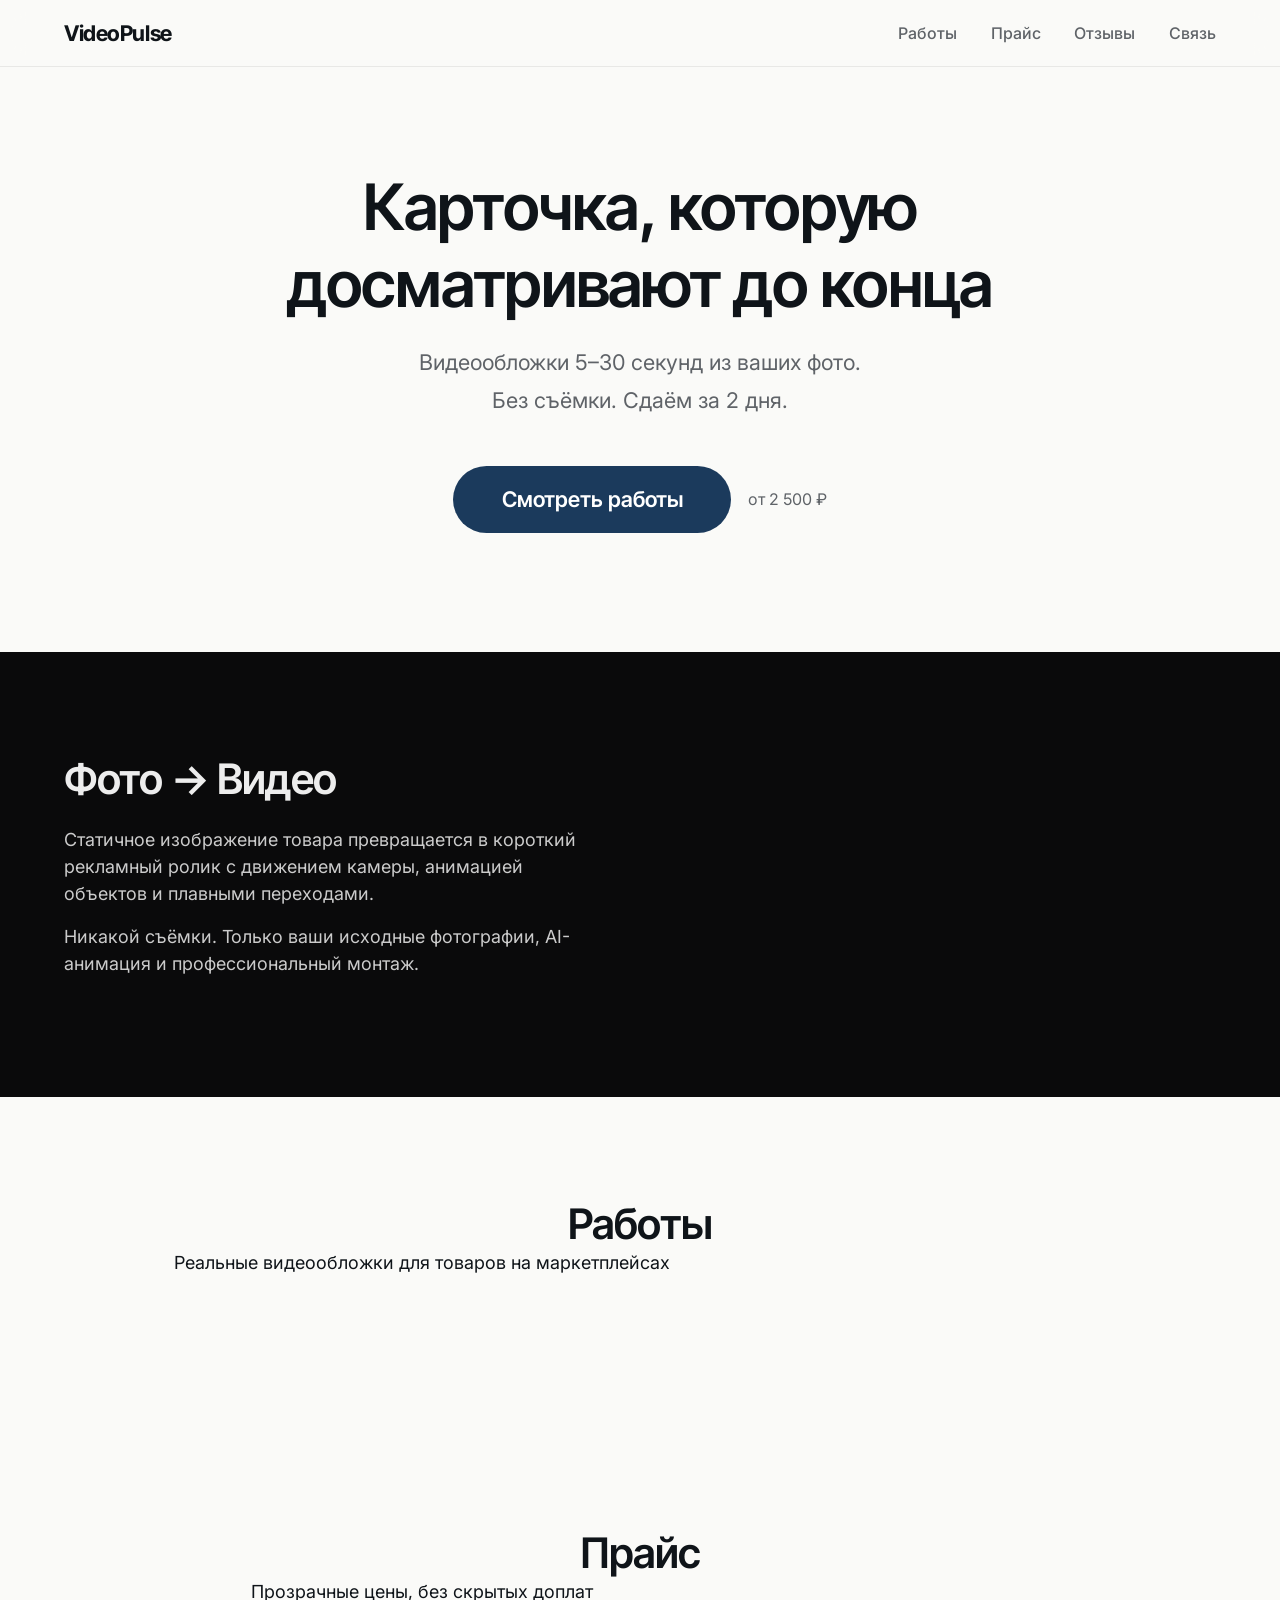
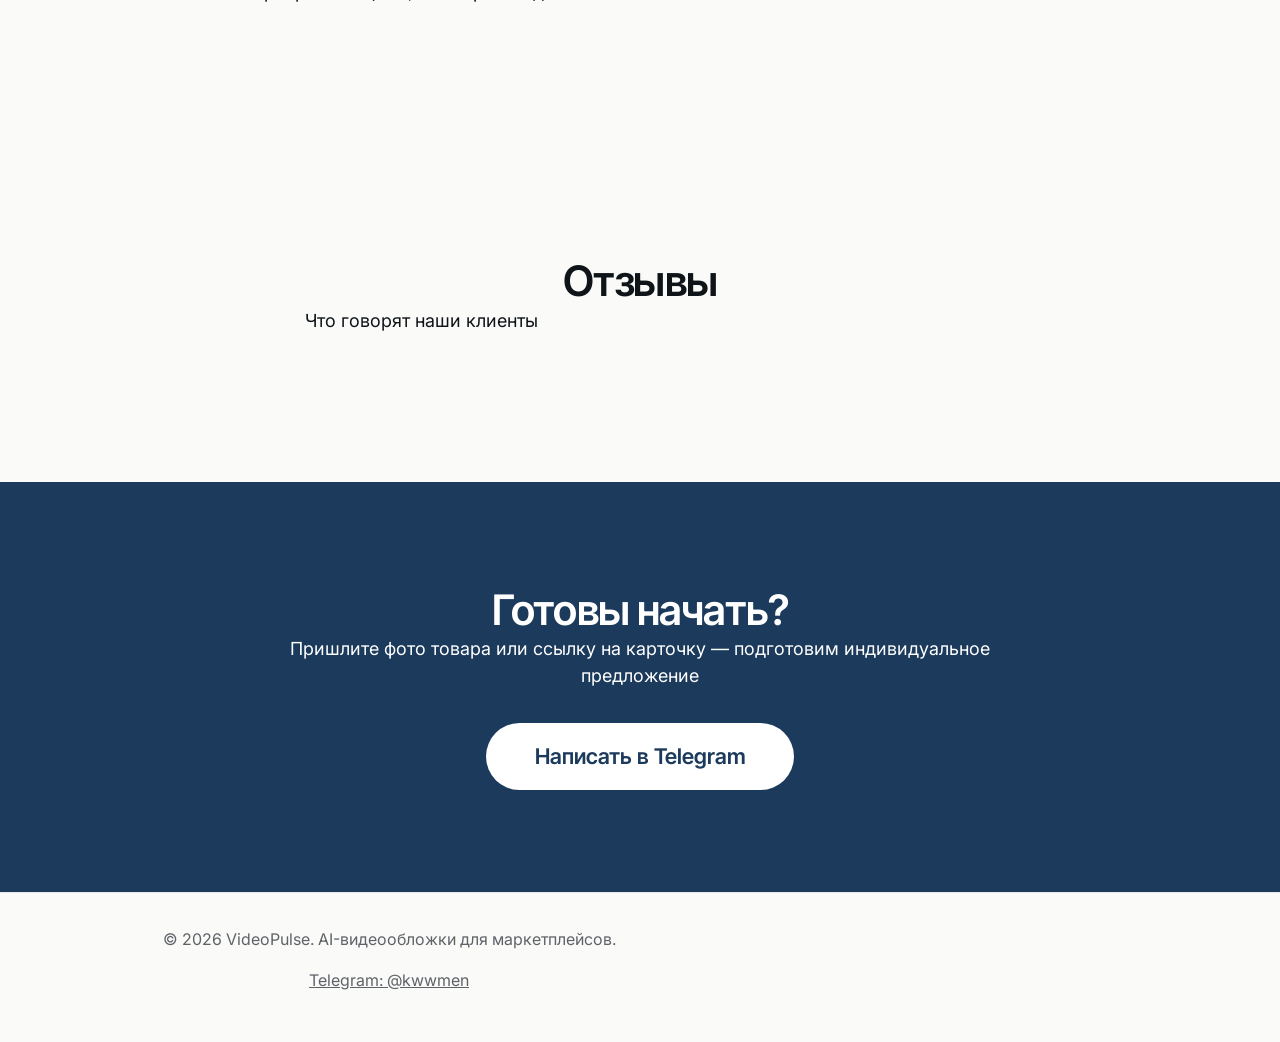
==== index.html @ fd3df9d2 "Add files via upload" ====
<!DOCTYPE html>
<html lang="ru">
<head>
  <meta charset="UTF-8">
  <meta name="viewport" content="width=device-width, initial-scale=1.0">
  <meta name="description" content="AI-видеообложки для товаров на Wildberries и Ozon. Превращаем фото в короткий рекламный ролик за 2 дня.">
  <title>VideoPulse — AI-видеообложки для Wildberries и Ozon</title>
  
  <!-- Preconnect для ускорения загрузки шрифтов -->
  <link rel="preconnect" href="https://fonts.googleapis.com">
  <link rel="preconnect" href="https://fonts.gstatic.com" crossorigin>
  
  <!-- Шрифты Inter и Inter Tight -->
  <link href="https://fonts.googleapis.com/css2?family=Inter+Tight:wght@600;700&family=Inter:wght@400;500;600&display=swap" rel="stylesheet">
  
  <!-- Стили -->
  <link rel="stylesheet" href="assets/css/base.css">
  <link rel="stylesheet" href="assets/css/components.css">
  <link rel="stylesheet" href="assets/css/sections.css">
</head>
<body>

  <!-- ==================== Navigation ==================== -->
  <nav class="nav">
    <div class="container nav__inner">
      <a href="#" class="nav__logo">VideoPulse</a>
      <ul class="nav__links">
        <li><a href="#works">Работы</a></li>
        <li><a href="#pricing">Прайс</a></li>
        <li><a href="#testimonials">Отзывы</a></li>
        <li><a href="#contact">Связь</a></li>
      </ul>
    </div>
  </nav>

  <!-- ==================== Hero ==================== -->
  <section class="hero section">
    <div class="container">
      <h1 class="hero__title reveal">Карточка, которую досматривают до конца</h1>
      <p class="hero__subtitle reveal" data-delay="1">
        Видеообложки 5–30 секунд из ваших фото.<br>Без съёмки. Сдаём за 2 дня.
      </p>
      <div class="hero__cta reveal" data-delay="2">
        <a href="#works" class="btn btn-primary btn-lg">Смотреть работы</a>
        <span class="hero__price">от 2 500 ₽</span>
      </div>
    </div>
  </section>

  <!-- ==================== Transform (сигнатурная анимация) ==================== -->
  <section class="transform section">
    <div class="container transform__inner">
      <div class="transform__text">
        <h2>Фото → Видео</h2>
        <p>Статичное изображение товара превращается в короткий рекламный ролик с движением камеры, анимацией объектов и плавными переходами.</p>
        <p>Никакой съёмки. Только ваши исходные фотографии, AI-анимация и профессиональный монтаж.</p>
      </div>
      <div class="transform__demo">
        <img 
          class="transform__photo" 
          src="assets/img/posters/work-1.webp" 
          alt="Исходное фото"
        />
        <video 
          class="transform__video" 
          src="assets/video/work-1.mp4"
          loop
          muted
          playsinline
          preload="none"
        ></video>
        <div class="transform__label">фото → видео</div>
      </div>
    </div>
  </section>

  <!-- ==================== Works ==================== -->
  <section id="works" class="works section">
    <div class="container">
      <header class="works__header">
        <h2 class="reveal">Работы</h2>
        <p class="reveal" data-delay="1">Реальные видеообложки для товаров на маркетплейсах</p>
      </header>
      <div class="works__grid">
        <!-- Рендерится из JS -->
      </div>
    </div>
  </section>

  <!-- ==================== Pricing ==================== -->
  <section id="pricing" class="pricing section">
    <div class="container">
      <header class="pricing__header">
        <h2 class="reveal">Прайс</h2>
        <p class="reveal" data-delay="1">Прозрачные цены, без скрытых доплат</p>
      </header>
      <div class="pricing__grid">
        <!-- Рендерится из JS -->
      </div>
    </div>
  </section>

  <!-- ==================== Testimonials ==================== -->
  <section id="testimonials" class="testimonials section">
    <div class="container">
      <header class="testimonials__header">
        <h2 class="reveal">Отзывы</h2>
        <p class="reveal" data-delay="1">Что говорят наши клиенты</p>
      </header>
      <div class="testimonials__grid">
        <!-- Рендерится из JS -->
      </div>
    </div>
  </section>

  <!-- ==================== Contact/CTA ==================== -->
  <section id="contact" class="contact section">
    <div class="container">
      <h2 class="reveal">Готовы начать?</h2>
      <p class="reveal" data-delay="1">Пришлите фото товара или ссылку на карточку — подготовим индивидуальное предложение</p>
      <div class="reveal" data-delay="2" style="margin-top: var(--space-5);">
        <button class="btn btn-primary btn-lg">Написать в Telegram</button>
      </div>
    </div>
  </section>

  <!-- ==================== Footer ==================== -->
  <footer class="footer">
    <div class="container">
      <p>© 2026 VideoPulse. AI-видеообложки для маркетплейсов.</p>
      <p><a href="https://t.me/kwwmen" target="_blank" rel="noopener">Telegram: @kwwmen</a></p>
    </div>
  </footer>

  <!-- ==================== Modal (для раскрытия видео) ==================== -->
  <div class="modal">
    <div class="modal__overlay"></div>
    <div class="modal__content">
      <button class="modal__close" aria-label="Закрыть">
        <svg viewBox="0 0 24 24" fill="currentColor">
          <path d="M19 6.41L17.59 5 12 10.59 6.41 5 5 6.41 10.59 12 5 17.59 6.41 19 12 13.41 17.59 19 19 17.59 13.41 12z"/>
        </svg>
      </button>
      <video class="modal__video" controls></video>
    </div>
  </div>

  <!-- ==================== Scripts ==================== -->
  <script src="assets/js/app.js"></script>

</body>
</html>
---- assets/css/base.css ----
/* ==========================================================================
   Base & Reset — VideoPulse
   ========================================================================== */

@import url('tokens.css');

*, *::before, *::after {
  box-sizing: border-box;
  margin: 0;
  padding: 0;
}

html {
  font-size: 16px;
  -webkit-font-smoothing: antialiased;
  -moz-osx-font-smoothing: grayscale;
  text-rendering: optimizeLegibility;
  scroll-behavior: smooth;
}

@media (prefers-reduced-motion: reduce) {
  html { scroll-behavior: auto; }
}

body {
  font-family: var(--font-body);
  font-size: var(--text-base);
  line-height: var(--leading-normal);
  color: var(--c-text);
  background: var(--c-bg);
  overflow-x: hidden;
}

h1, h2, h3, h4, h5, h6 {
  font-family: var(--font-display);
  font-weight: 600;
  line-height: var(--leading-tight);
  letter-spacing: var(--tracking-tight);
  color: var(--c-text);
}

h1 { font-size: var(--text-3xl); }
h2 { font-size: var(--text-2xl); }
h3 { font-size: var(--text-xl); }
h4 { font-size: var(--text-lg); }

p { 
  margin-block-end: var(--space-3); 
  max-width: 65ch;
}

a {
  color: var(--c-accent);
  text-decoration: none;
  transition: color var(--dur-fast) var(--ease-out);
}
a:hover { color: var(--c-accent-hover); }
a:focus-visible { 
  outline: 2px solid var(--c-accent); 
  outline-offset: 2px; 
  border-radius: 2px;
}

img, video, picture {
  display: block;
  max-width: 100%;
  height: auto;
}

button {
  font: inherit;
  cursor: pointer;
  border: none;
  background: transparent;
  color: inherit;
}

input, textarea, select {
  font: inherit;
  color: inherit;
}

/* Utility classes */
.visually-hidden {
  position: absolute;
  width: 1px;
  height: 1px;
  padding: 0;
  margin: -1px;
  overflow: hidden;
  clip: rect(0, 0, 0, 0);
  white-space: nowrap;
  border: 0;
}

.container {
  width: min(var(--container), 100% - var(--space-4) * 2);
  margin-inline: auto;
}

.section {
  padding-block: var(--space-7);
}

@media (min-width: 48em) {
  .section { padding-block: var(--space-8); }
}

/* Animations — только transform и opacity */
@keyframes fadeInUp {
  from {
    opacity: 0;
    transform: translateY(1rem);
  }
  to {
    opacity: 1;
    transform: translateY(0);
  }
}

@keyframes fadeIn {
  from { opacity: 0; }
  to { opacity: 1; }
}

.reveal {
  opacity: 0;
  animation: fadeInUp var(--dur-reveal) var(--ease-out) forwards;
}

.reveal[data-delay="1"] { animation-delay: 50ms; }
.reveal[data-delay="2"] { animation-delay: 100ms; }
.reveal[data-delay="3"] { animation-delay: 150ms; }
.reveal[data-delay="4"] { animation-delay: 200ms; }
.reveal[data-delay="5"] { animation-delay: 250ms; }
.reveal[data-delay="6"] { animation-delay: 300ms; }
---- assets/css/components.css ----
/* ==========================================================================
   Components — VideoPulse
   ========================================================================== */

/* ——— Button ——— */
.btn {
  display: inline-flex;
  align-items: center;
  justify-content: center;
  gap: var(--space-2);
  padding: var(--space-3) var(--space-5);
  font-family: var(--font-display);
  font-size: var(--text-base);
  font-weight: 600;
  line-height: 1;
  white-space: nowrap;
  border-radius: var(--radius-full);
  transition: all var(--dur-base) var(--ease-out);
  cursor: pointer;
  border: 2px solid transparent;
}

.btn-primary {
  background: var(--c-accent);
  color: white;
}
.btn-primary:hover {
  background: var(--c-accent-hover);
  transform: translateY(-2px);
  box-shadow: var(--shadow-lg);
}

.btn-outline {
  border-color: var(--c-accent);
  color: var(--c-accent);
}
.btn-outline:hover {
  background: var(--c-accent);
  color: white;
}

.btn-lg {
  padding: var(--space-4) var(--space-6);
  font-size: var(--text-lg);
}

/* ——— Card ——— */
.card {
  background: var(--c-surface);
  border: 1px solid var(--c-border);
  border-radius: var(--radius-lg);
  padding: var(--space-5);
  transition: all var(--dur-base) var(--ease-out);
}

.card:hover {
  transform: translateY(-4px);
  box-shadow: var(--shadow-lg);
}

/* ——— Work Card (видео) ——— */
.work-card {
  position: relative;
  background: var(--c-surface);
  border-radius: var(--radius-lg);
  overflow: hidden;
  cursor: pointer;
  aspect-ratio: 9 / 16;
  transition: all var(--dur-base) var(--ease-out);
}

.work-card:hover {
  transform: translateY(-4px);
  box-shadow: var(--shadow-xl);
}

.work-card__media {
  position: relative;
  width: 100%;
  height: 100%;
  overflow: hidden;
  background: #000;
}

.work-card__poster {
  position: absolute;
  inset: 0;
  width: 100%;
  height: 100%;
  object-fit: cover;
  z-index: 2;
}

.work-card__video {
  position: absolute;
  inset: 0;
  width: 100%;
  height: 100%;
  object-fit: cover;
  opacity: 0;
  transition: opacity 200ms ease-out;
}

.work-card__video.is-loaded {
  opacity: 1;
}

.work-card__play {
  position: absolute;
  top: 50%;
  left: 50%;
  transform: translate(-50%, -50%);
  width: 3.5rem;
  height: 3.5rem;
  display: flex;
  align-items: center;
  justify-content: center;
  background: rgba(255, 255, 255, 0.9);
  border-radius: var(--radius-full);
  backdrop-filter: blur(8px);
  z-index: 10;
  transition: all var(--dur-base) var(--ease-out);
  pointer-events: none;
}

.work-card:hover .work-card__play {
  transform: translate(-50%, -50%) scale(1.1);
  background: rgba(255, 255, 255, 1);
}

.work-card__play svg {
  width: 1.5rem;
  height: 1.5rem;
  fill: var(--c-accent);
  margin-left: 2px;
}

.work-card__info {
  position: absolute;
  bottom: 0;
  left: 0;
  right: 0;
  padding: var(--space-4);
  background: linear-gradient(to top, rgba(0,0,0,0.8), transparent);
  color: white;
  z-index: 3;
}

.work-card__title {
  font-size: var(--text-base);
  font-weight: 600;
  margin-bottom: var(--space-1);
}

.work-card__meta {
  font-size: var(--text-sm);
  opacity: 0.85;
  display: flex;
  gap: var(--space-2);
  align-items: center;
}

.work-card__badge {
  display: inline-flex;
  align-items: center;
  gap: 0.25rem;
  font-size: var(--text-xs);
  padding: 0.25rem 0.5rem;
  background: rgba(255, 255, 255, 0.2);
  border-radius: var(--radius-sm);
  backdrop-filter: blur(4px);
}

/* ——— Price Card ——— */
.price-card {
  position: relative;
  background: var(--c-surface);
  border: 2px solid var(--c-border);
  border-radius: var(--radius-xl);
  padding: var(--space-6);
  transition: all var(--dur-base) var(--ease-out);
}

.price-card.is-featured {
  border-color: var(--c-accent);
  box-shadow: var(--shadow-lg);
}

.price-card.is-featured::before {
  content: "Популярный";
  position: absolute;
  top: var(--space-3);
  right: var(--space-3);
  font-size: var(--text-xs);
  font-weight: 600;
  color: white;
  background: var(--c-accent);
  padding: 0.375rem 0.75rem;
  border-radius: var(--radius-full);
}

.price-card__title {
  font-size: var(--text-xl);
  margin-bottom: var(--space-2);
}

.price-card__description {
  font-size: var(--text-sm);
  color: var(--c-text-muted);
  margin-bottom: var(--space-4);
}

.price-card__price {
  font-size: var(--text-2xl);
  font-weight: 700;
  font-family: var(--font-display);
  color: var(--c-accent);
  margin-bottom: var(--space-4);
  font-variant-numeric: tabular-nums;
}

.price-card__features {
  list-style: none;
  margin-bottom: var(--space-5);
}

.price-card__features li {
  padding: var(--space-2) 0;
  padding-left: var(--space-4);
  position: relative;
  font-size: var(--text-sm);
  line-height: var(--leading-relaxed);
}

.price-card__features li::before {
  content: "✓";
  position: absolute;
  left: 0;
  color: var(--c-accent);
  font-weight: 700;
}

.price-card__note {
  font-size: var(--text-xs);
  color: var(--c-text-muted);
  text-align: center;
  margin-top: var(--space-3);
}

/* ——— Testimonial ——— */
.testimonial {
  background: var(--c-surface);
  border-left: 4px solid var(--c-accent);
  padding: var(--space-5);
  border-radius: var(--radius-md);
}

.testimonial__quote {
  font-size: var(--text-lg);
  line-height: var(--leading-relaxed);
  margin-bottom: var(--space-4);
  font-style: italic;
  color: var(--c-text);
}

.testimonial__author {
  font-weight: 600;
  font-size: var(--text-base);
}

.testimonial__role {
  font-size: var(--text-sm);
  color: var(--c-text-muted);
}

.testimonial__badge {
  display: inline-block;
  font-size: var(--text-xs);
  color: var(--c-text-muted);
  background: var(--c-bg);
  padding: 0.25rem 0.5rem;
  border-radius: var(--radius-sm);
  margin-top: var(--space-2);
}

/* ——— Modal (для раскрытия видео) ——— */
.modal {
  position: fixed;
  inset: 0;
  z-index: var(--z-modal);
  display: none;
  align-items: center;
  justify-content: center;
  padding: var(--space-4);
}

.modal.is-active {
  display: flex;
}

.modal__overlay {
  position: absolute;
  inset: 0;
  background: rgba(0, 0, 0, 0.92);
  backdrop-filter: blur(8px);
  animation: fadeIn var(--dur-base) var(--ease-out);
}

.modal__content {
  position: relative;
  z-index: 1;
  max-width: 90vw;
  max-height: 90vh;
  background: #000;
  border-radius: var(--radius-lg);
  overflow: hidden;
  animation: fadeInUp var(--dur-base) var(--ease-out);
}

.modal__video {
  display: block;
  width: 100%;
  height: auto;
  max-height: 90vh;
}

.modal__close {
  position: absolute;
  top: var(--space-3);
  right: var(--space-3);
  width: 2.5rem;
  height: 2.5rem;
  display: flex;
  align-items: center;
  justify-content: center;
  background: rgba(255, 255, 255, 0.9);
  border-radius: var(--radius-full);
  z-index: 2;
  transition: all var(--dur-fast) var(--ease-out);
}

.modal__close:hover {
  background: white;
  transform: scale(1.1);
}

.modal__close svg {
  width: 1.25rem;
  height: 1.25rem;
}
---- assets/css/sections.css ----
/* ==========================================================================
   Section Layouts — VideoPulse
   ========================================================================== */

/* ——— Navigation ——— */
.nav {
  position: sticky;
  top: 0;
  z-index: var(--z-nav);
  background: rgba(250, 250, 248, 0.8);
  backdrop-filter: blur(12px);
  border-bottom: 1px solid var(--c-border);
}

.nav__inner {
  display: flex;
  align-items: center;
  justify-content: space-between;
  padding-block: var(--space-3);
}

.nav__logo {
  font-family: var(--font-display);
  font-size: var(--text-lg);
  font-weight: 700;
  color: var(--c-text);
  letter-spacing: var(--tracking-tight);
}

.nav__links {
  display: flex;
  gap: var(--space-5);
  list-style: none;
}

.nav__links a {
  font-size: var(--text-sm);
  font-weight: 500;
  color: var(--c-text-muted);
  transition: color var(--dur-fast) var(--ease-out);
}

.nav__links a:hover {
  color: var(--c-text);
}

@media (max-width: 48em) {
  .nav__links {
    gap: var(--space-3);
  }
  .nav__links a {
    font-size: var(--text-xs);
  }
}

/* ——— Hero (светлый экран) ——— */
.hero {
  padding-block: var(--space-8);
  text-align: center;
}

.hero__title {
  margin-bottom: var(--space-4);
  max-width: 20ch;
  margin-inline: auto;
}

.hero__subtitle {
  font-size: var(--text-lg);
  color: var(--c-text-muted);
  line-height: var(--leading-relaxed);
  margin-bottom: var(--space-6);
  max-width: 48ch;
  margin-inline: auto;
}

.hero__cta {
  display: flex;
  flex-wrap: wrap;
  gap: var(--space-3);
  align-items: center;
  justify-content: center;
  margin-bottom: var(--space-3);
}

.hero__price {
  font-size: var(--text-sm);
  color: var(--c-text-muted);
}

/* ——— Transform Section (тёмный экран с сигнатурной анимацией) ——— */
.transform {
  background: var(--c-dark-bg);
  color: var(--c-dark-text);
  padding-block: var(--space-8);
  position: relative;
  overflow: hidden;
}

.transform__inner {
  display: grid;
  gap: var(--space-6);
  align-items: center;
}

@media (min-width: 48em) {
  .transform__inner {
    grid-template-columns: 1fr 1fr;
    gap: var(--space-7);
  }
}

.transform__text h2 {
  color: var(--c-dark-text);
  margin-bottom: var(--space-4);
}

.transform__text p {
  color: rgba(237, 237, 237, 0.85);
  margin-bottom: var(--space-3);
}

.transform__demo {
  position: relative;
  aspect-ratio: 9 / 16;
  max-width: 24rem;
  margin-inline: auto;
  border-radius: var(--radius-lg);
  overflow: hidden;
  background: #000;
}

/* Сам эффект «фото → видео» реализуется в JS через clip-path */
.transform__photo,
.transform__video {
  position: absolute;
  inset: 0;
  width: 100%;
  height: 100%;
  object-fit: cover;
}

.transform__video {
  clip-path: inset(0 100% 0 0);
}

.transform__label {
  position: absolute;
  bottom: var(--space-4);
  left: 50%;
  transform: translateX(-50%);
  font-size: var(--text-sm);
  font-weight: 600;
  background: rgba(255, 255, 255, 0.9);
  color: var(--c-text);
  padding: var(--space-2) var(--space-4);
  border-radius: var(--radius-full);
  backdrop-filter: blur(4px);
  z-index: 10;
}

/* ——— Works Grid ——— */
.works {
  padding-block: var(--space-8);
}

.works__header {
  text-align: center;
  margin-bottom: var(--space-6);
}

.works__grid {
  display: grid;
  grid-template-columns: repeat(auto-fill, minmax(min(16rem, 100%), 1fr));
  gap: var(--space-4);
}

@media (min-width: 48em) {
  .works__grid {
    grid-template-columns: repeat(3, 1fr);
  }
}

/* ——— Pricing Grid ——— */
.pricing {
  padding-block: var(--space-8);
  background: var(--c-bg);
}

.pricing__header {
  text-align: center;
  margin-bottom: var(--space-6);
}

.pricing__grid {
  display: grid;
  gap: var(--space-5);
}

@media (min-width: 48em) {
  .pricing__grid {
    grid-template-columns: repeat(2, 1fr);
  }
}

@media (min-width: 64em) {
  .pricing__grid {
    grid-template-columns: repeat(4, 1fr);
  }
}

/* ——— Testimonials ——— */
.testimonials {
  padding-block: var(--space-8);
}

.testimonials__header {
  text-align: center;
  margin-bottom: var(--space-6);
}

.testimonials__grid {
  display: grid;
  gap: var(--space-5);
}

@media (min-width: 48em) {
  .testimonials__grid {
    grid-template-columns: repeat(2, 1fr);
  }
}

@media (min-width: 64em) {
  .testimonials__grid {
    grid-template-columns: repeat(3, 1fr);
  }
}

/* ——— Contact/CTA ——— */
.contact {
  padding-block: var(--space-8);
  text-align: center;
  background: var(--c-accent);
  color: white;
}

.contact h2,
.contact p {
  color: white;
}

.contact p {
  margin-inline: auto;
  opacity: 0.9;
}

.contact .btn-primary {
  background: white;
  color: var(--c-accent);
}

.contact .btn-primary:hover {
  background: rgba(255, 255, 255, 0.9);
  transform: translateY(-2px);
}

/* ——— Footer ——— */
.footer {
  padding-block: var(--space-5);
  text-align: center;
  font-size: var(--text-sm);
  color: var(--c-text-muted);
  border-top: 1px solid var(--c-border);
}

.footer a {
  color: var(--c-text-muted);
  text-decoration: underline;
}
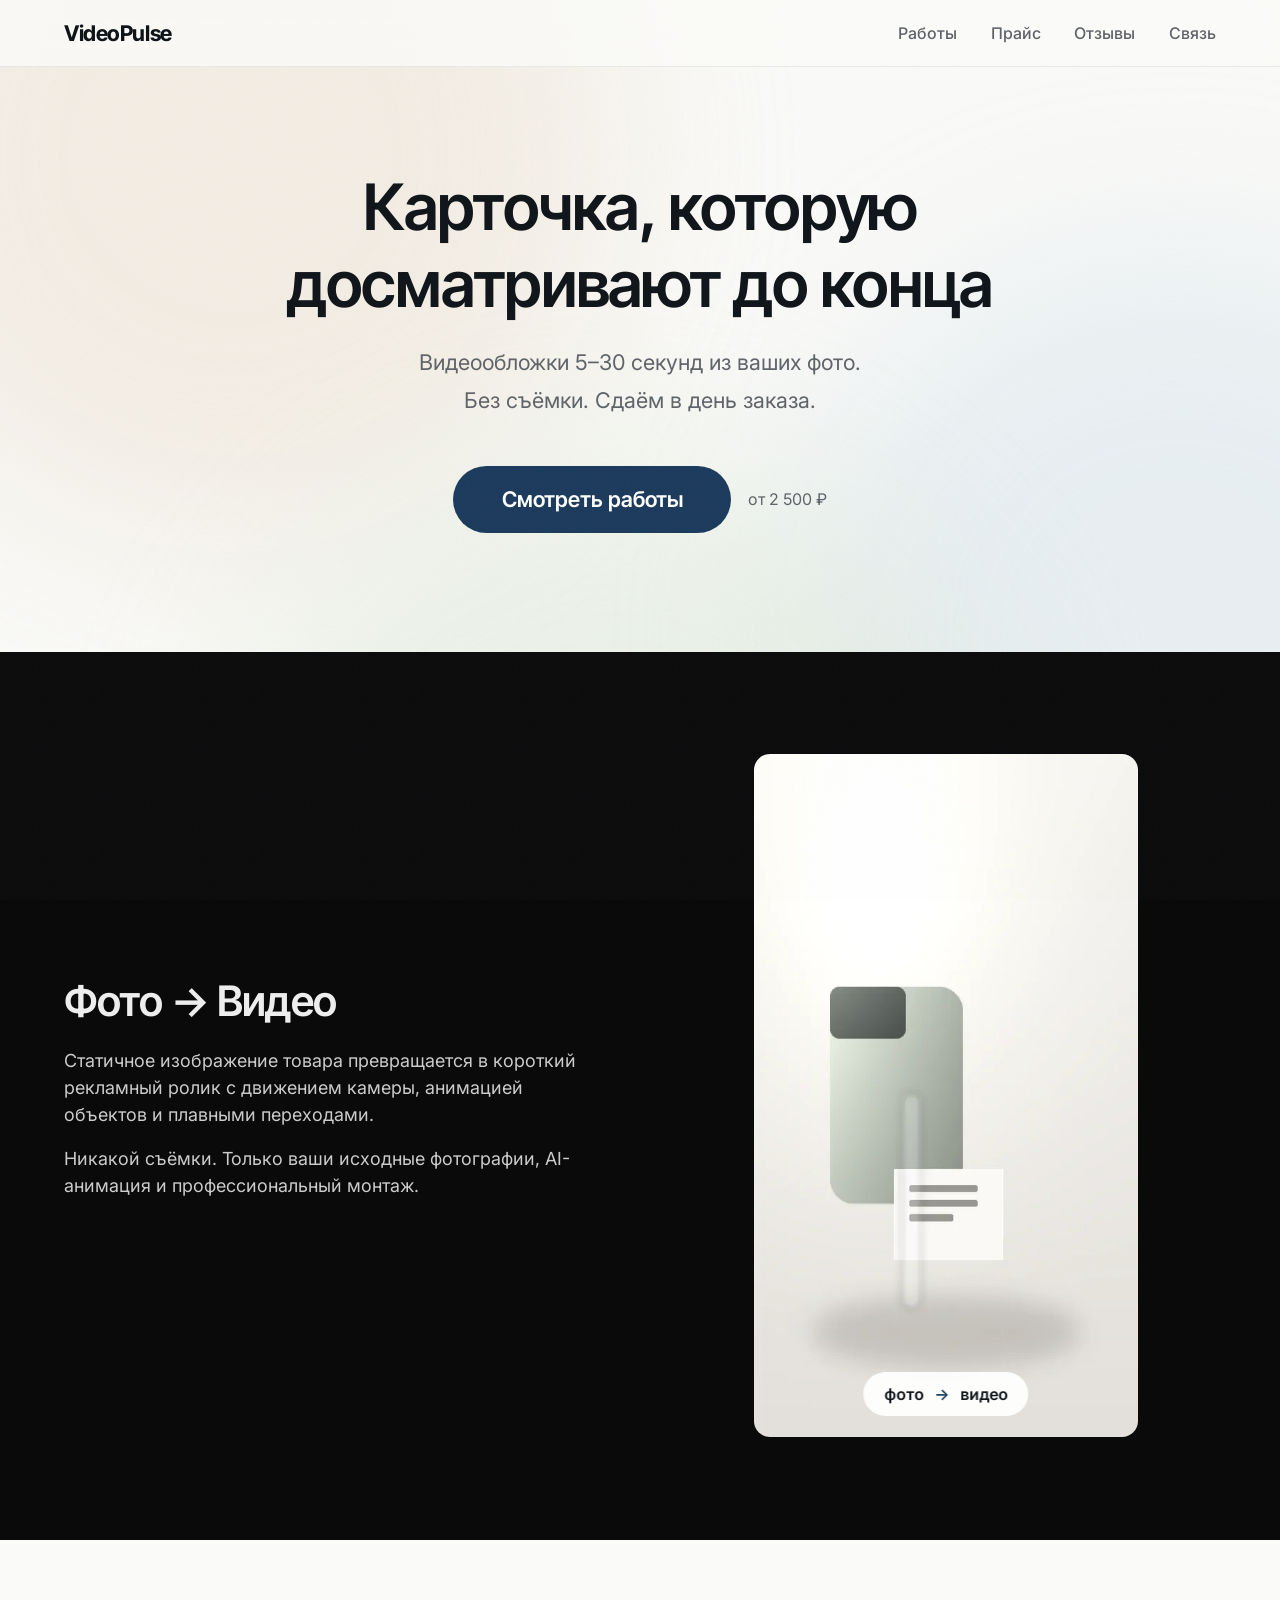
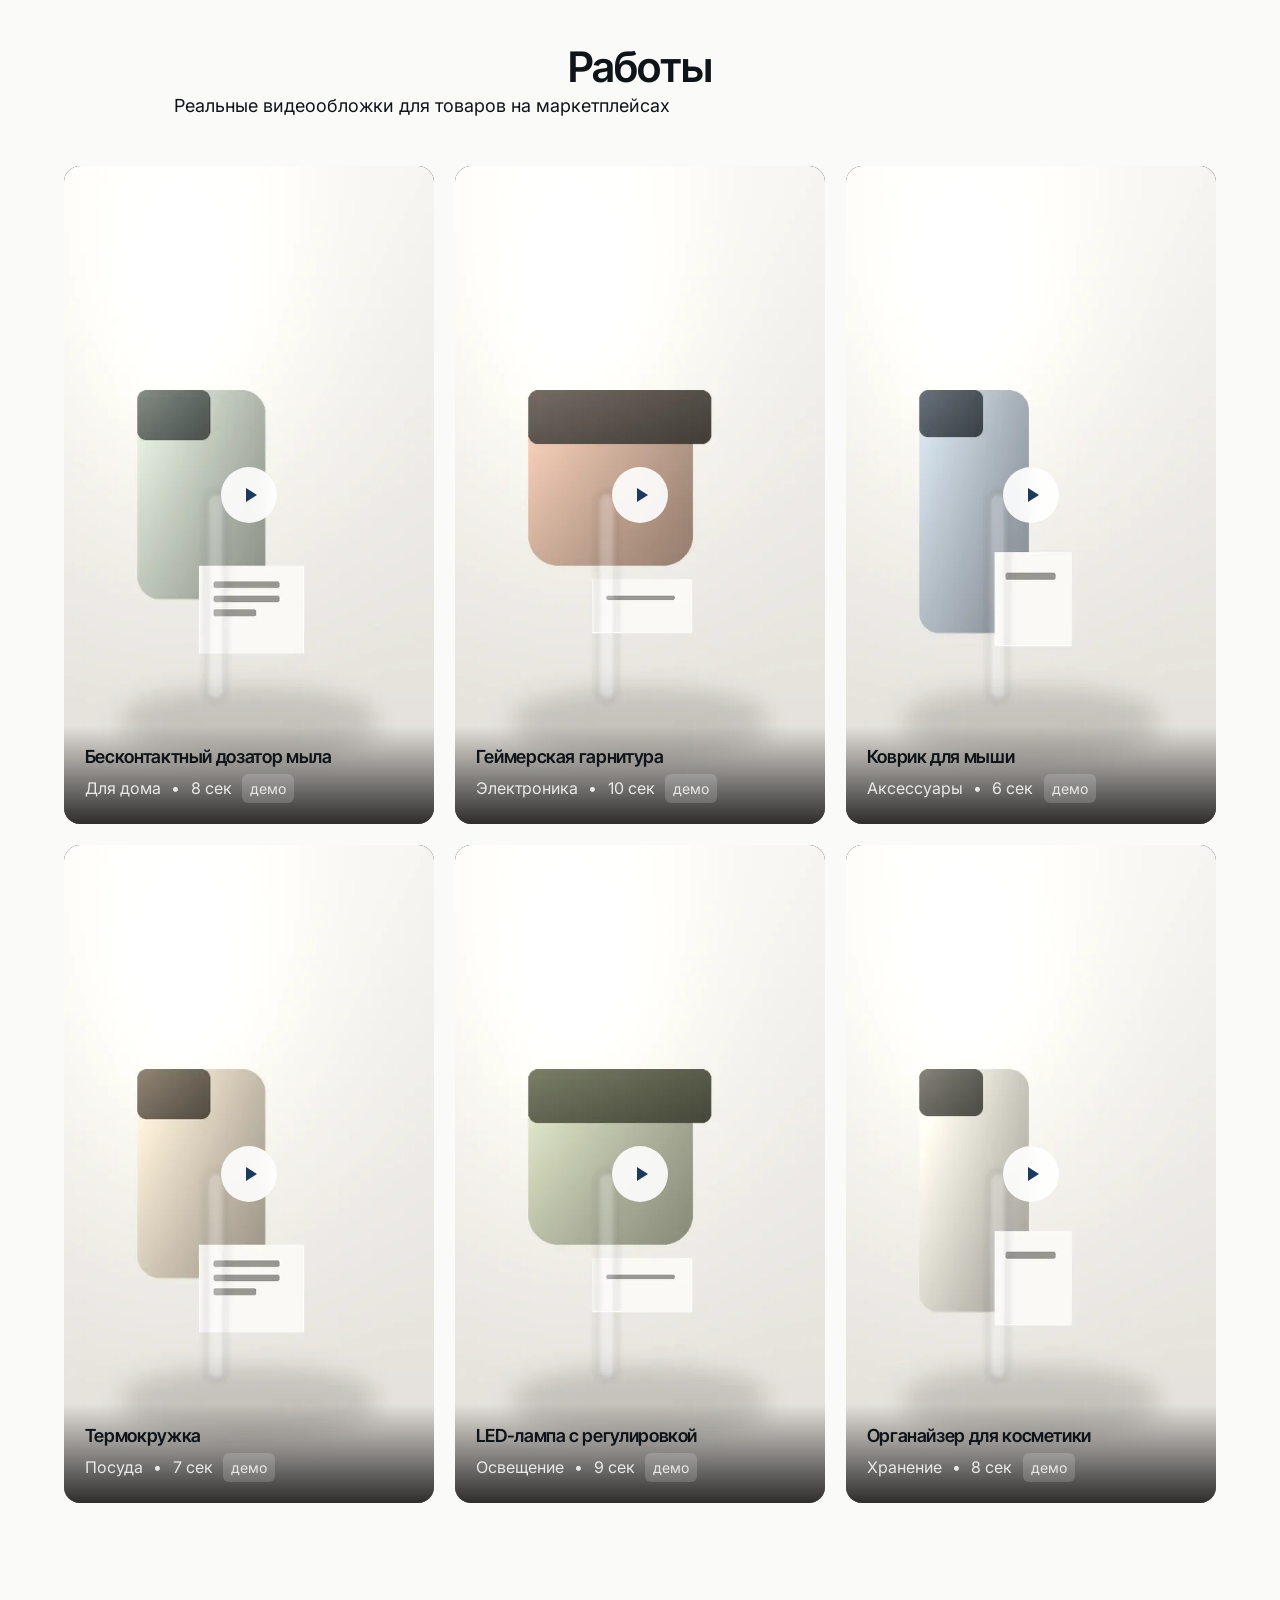
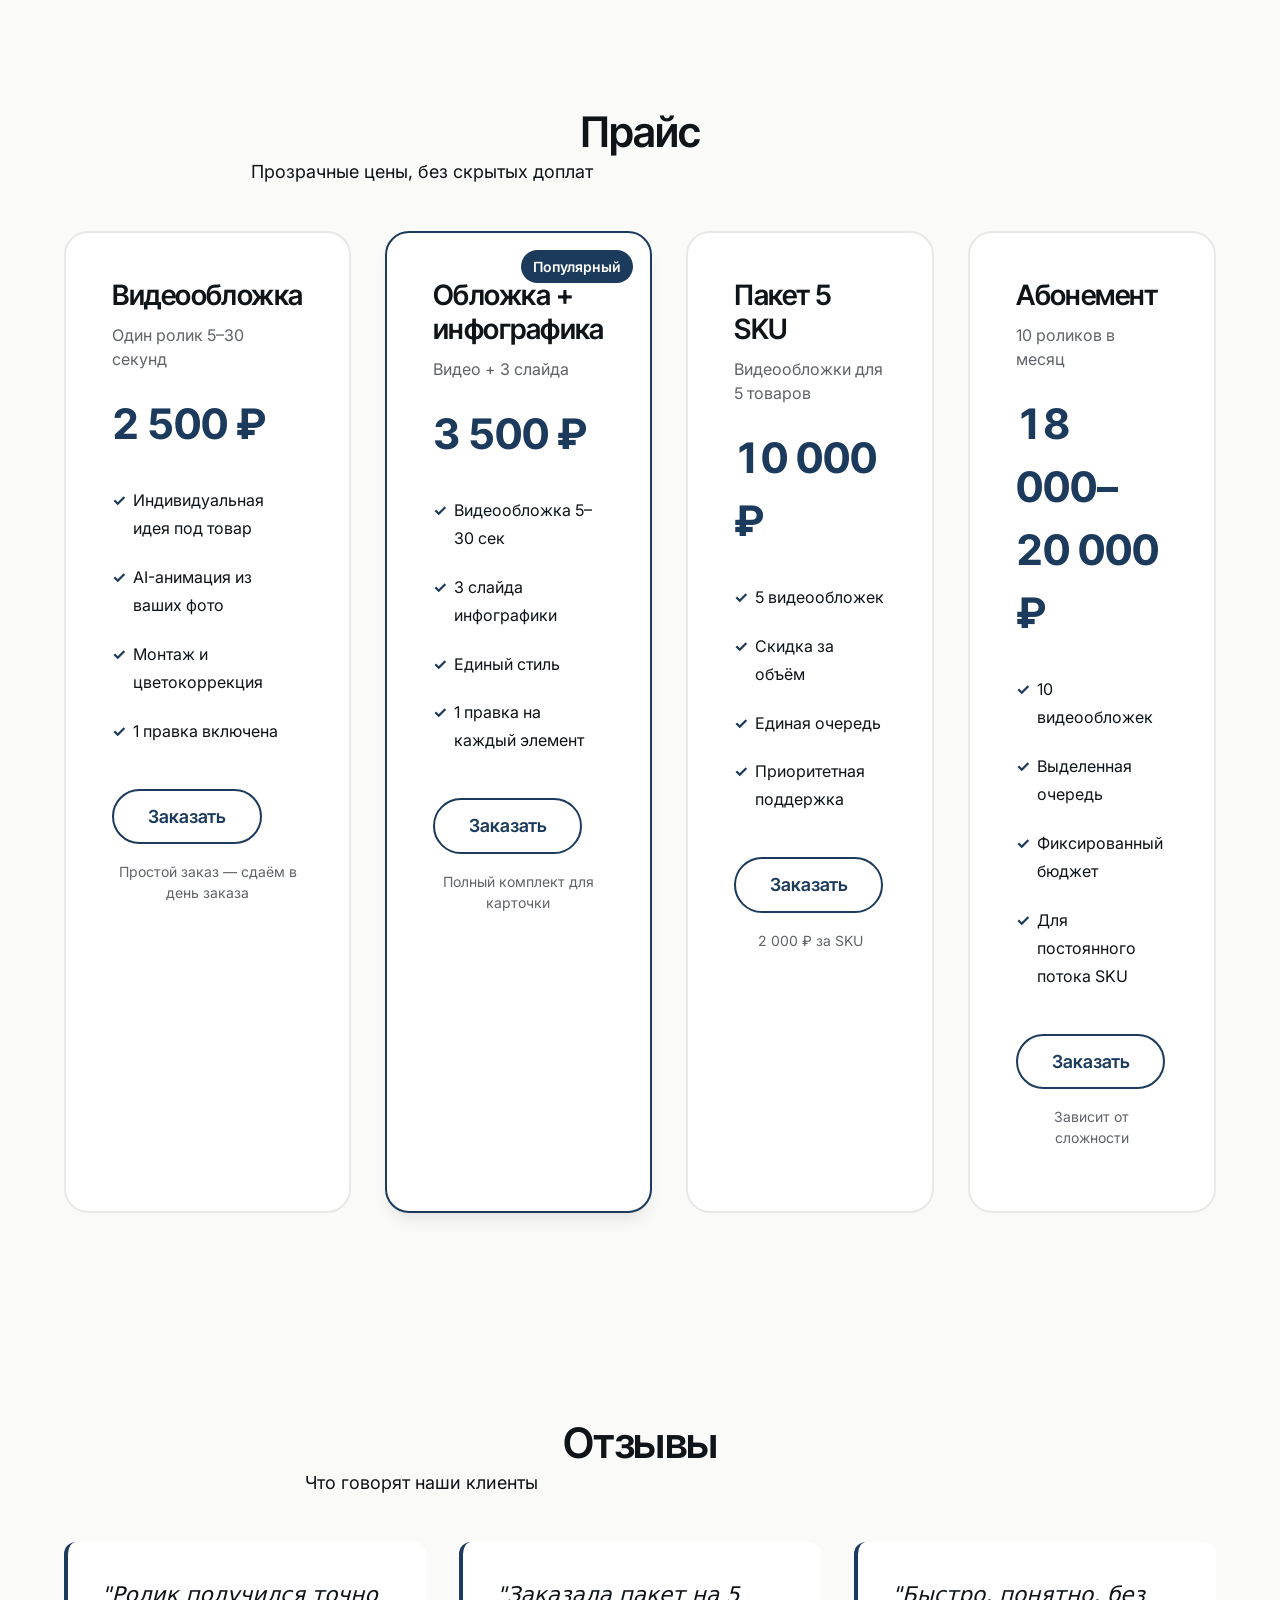
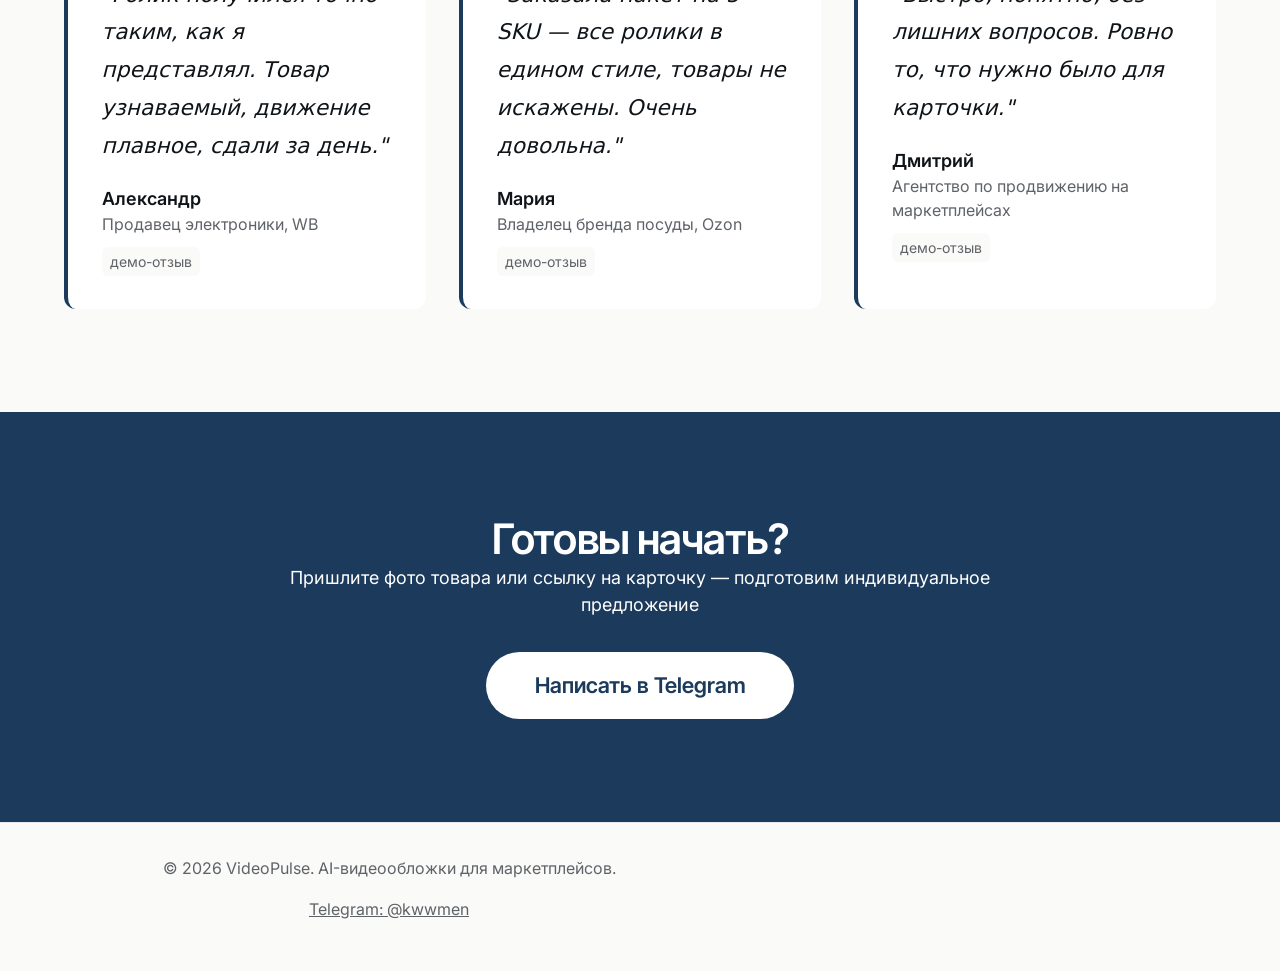
==== commit 516544f1: "Add files via upload" ====
--- a/index.html
+++ b/index.html
@@ -3,7 +3,7 @@
 <head>
   <meta charset="UTF-8">
   <meta name="viewport" content="width=device-width, initial-scale=1.0">
-  <meta name="description" content="AI-видеообложки для товаров на Wildberries и Ozon. Превращаем фото в короткий рекламный ролик за 2 дня.">
+  <meta name="description" content="AI-видеообложки для товаров на Wildberries и Ozon. Превращаем фото в короткий рекламный ролик. Сдаём в день заказа.">
   <title>VideoPulse — AI-видеообложки для Wildberries и Ozon</title>
   
   <!-- Preconnect для ускорения загрузки шрифтов -->
@@ -19,6 +19,13 @@
   <link rel="stylesheet" href="assets/css/sections.css">
 </head>
 <body>
+
+  <!-- ==================== Живой фон ==================== -->
+  <div class="bg-scene" aria-hidden="true">
+    <span class="bg-scene__blob bg-scene__blob--1"></span>
+    <span class="bg-scene__blob bg-scene__blob--2"></span>
+    <span class="bg-scene__blob bg-scene__blob--3"></span>
+  </div>
 
   <!-- ==================== Navigation ==================== -->
   <nav class="nav">
@@ -38,7 +45,7 @@
     <div class="container">
       <h1 class="hero__title reveal">Карточка, которую досматривают до конца</h1>
       <p class="hero__subtitle reveal" data-delay="1">
-        Видеообложки 5–30 секунд из ваших фото.<br>Без съёмки. Сдаём за 2 дня.
+        Видеообложки 5–30 секунд из ваших фото.<br>Без съёмки. Сдаём в день заказа.
       </p>
       <div class="hero__cta reveal" data-delay="2">
         <a href="#works" class="btn btn-primary btn-lg">Смотреть работы</a>
@@ -56,20 +63,27 @@
         <p>Никакой съёмки. Только ваши исходные фотографии, AI-анимация и профессиональный монтаж.</p>
       </div>
       <div class="transform__demo">
-        <img 
-          class="transform__photo" 
-          src="assets/img/posters/work-1.webp" 
-          alt="Исходное фото"
+        <img
+          class="transform__photo"
+          src="assets/img/posters/work-1.webp"
+          alt="Исходное фото товара"
+          width="540"
+          height="960"
         />
-        <video 
-          class="transform__video" 
+        <video
+          class="transform__video"
           src="assets/video/work-1.mp4"
           loop
           muted
           playsinline
           preload="none"
         ></video>
-        <div class="transform__label">фото → видео</div>
+        <span class="transform__scan" aria-hidden="true"></span>
+        <div class="transform__label">
+          <span>фото</span>
+          <span class="transform__label-arrow" aria-hidden="true">→</span>
+          <span>видео</span>
+        </div>
       </div>
     </div>
   </section>
--- a/assets/css/base.css
+++ b/assets/css/base.css
@@ -134,3 +134,68 @@
 .reveal[data-delay="4"] { animation-delay: 200ms; }
 .reveal[data-delay="5"] { animation-delay: 250ms; }
 .reveal[data-delay="6"] { animation-delay: 300ms; }
+
+/* ——— Живой фон: медленные цветные пятна + зерно ——— */
+body > nav,
+body > section,
+body > footer {
+  position: relative;
+  z-index: 1;
+}
+
+.bg-scene {
+  position: fixed;
+  inset: 0;
+  z-index: 0;
+  overflow: hidden;
+  pointer-events: none;
+}
+
+.bg-scene__blob {
+  position: absolute;
+  width: 60vmax;
+  height: 60vmax;
+  border-radius: 50%;
+  filter: blur(90px);
+  opacity: 0.42;
+  will-change: transform;
+  animation: blobDrift 48s ease-in-out infinite alternate;
+}
+
+.bg-scene__blob--1 {
+  top: -18vmax;
+  left: -12vmax;
+  background: #E9DCC8;
+}
+
+.bg-scene__blob--2 {
+  top: 28vh;
+  right: -22vmax;
+  background: #CFE0EA;
+  animation-duration: 62s;
+  animation-delay: -18s;
+}
+
+.bg-scene__blob--3 {
+  bottom: -26vmax;
+  left: 18vw;
+  background: #D8E6D2;
+  animation-duration: 54s;
+  animation-delay: -32s;
+}
+
+@keyframes blobDrift {
+  0%   { transform: translate(0, 0) scale(1); }
+  50%  { transform: translate(6vw, 4vh) scale(1.06); }
+  100% { transform: translate(-4vw, 8vh) scale(0.96); }
+}
+
+body::after {
+  content: "";
+  position: fixed;
+  inset: 0;
+  z-index: 2;
+  pointer-events: none;
+  opacity: 0.035;
+  background-image: url("data:image/svg+xml;utf8,<svg xmlns='http://www.w3.org/2000/svg' width='160' height='160'><filter id='n'><feTurbulence type='fractalNoise' baseFrequency='0.9' numOctaves='2' stitchTiles='stitch'/></filter><rect width='100%' height='100%' filter='url(%23n)'/></svg>");
+}
--- a/assets/css/sections.css
+++ b/assets/css/sections.css
@@ -88,7 +88,7 @@
   color: var(--c-text-muted);
 }
 
-/* ——— Transform Section (тёмный экран с сигнатурной анимацией) ——— */
+/* ——— Transform Section (тёмный экран: фото → видео, цикл 7 сек) ——— */
 .transform {
   background: var(--c-dark-bg);
   color: var(--c-dark-text);
@@ -122,15 +122,15 @@
 
 .transform__demo {
   position: relative;
+  width: min(100%, 24rem);
   aspect-ratio: 9 / 16;
-  max-width: 24rem;
   margin-inline: auto;
   border-radius: var(--radius-lg);
   overflow: hidden;
   background: #000;
-}
-
-/* Сам эффект «фото → видео» реализуется в JS через clip-path */
+  isolation: isolate;
+}
+
 .transform__photo,
 .transform__video {
   position: absolute;
@@ -140,8 +140,50 @@
   object-fit: cover;
 }
 
+.transform__photo {
+  z-index: 1;
+}
+
 .transform__video {
+  z-index: 2;
   clip-path: inset(0 100% 0 0);
+  animation: transformWipe 7s var(--ease-in-out) infinite;
+}
+
+.transform__scan {
+  position: absolute;
+  top: 0;
+  bottom: 0;
+  left: 0;
+  width: 100%;
+  z-index: 3;
+  pointer-events: none;
+  background: linear-gradient(
+    to right,
+    rgba(255, 255, 255, 0.95) 0,
+    rgba(255, 255, 255, 0.95) 2px,
+    rgba(255, 255, 255, 0) 2px
+  );
+  filter: drop-shadow(0 0 6px rgba(255, 255, 255, 0.8));
+  transform: translateX(-2px);
+  animation: transformScan 7s var(--ease-in-out) infinite;
+}
+
+@keyframes transformWipe {
+  0%   { clip-path: inset(0 100% 0 0); opacity: 1; }
+  8%   { clip-path: inset(0 100% 0 0); opacity: 1; }
+  38%  { clip-path: inset(0 0 0 0);    opacity: 1; }
+  80%  { clip-path: inset(0 0 0 0);    opacity: 1; }
+  88%  { clip-path: inset(0 0 0 0);    opacity: 0; }
+  100% { clip-path: inset(0 0 0 0);    opacity: 0; }
+}
+
+@keyframes transformScan {
+  0%   { transform: translateX(0);     opacity: 0; }
+  8%   { transform: translateX(0);     opacity: 1; }
+  36%  { transform: translateX(100%);  opacity: 1; }
+  38%  { transform: translateX(100%);  opacity: 0; }
+  100% { transform: translateX(100%);  opacity: 0; }
 }
 
 .transform__label {
@@ -149,14 +191,22 @@
   bottom: var(--space-4);
   left: 50%;
   transform: translateX(-50%);
+  display: flex;
+  align-items: center;
+  gap: var(--space-2);
   font-size: var(--text-sm);
   font-weight: 600;
-  background: rgba(255, 255, 255, 0.9);
+  background: rgba(255, 255, 255, 0.92);
   color: var(--c-text);
   padding: var(--space-2) var(--space-4);
   border-radius: var(--radius-full);
   backdrop-filter: blur(4px);
+  white-space: nowrap;
   z-index: 10;
+}
+
+.transform__label-arrow {
+  color: var(--c-accent);
 }
 
 /* ——— Works Grid ——— */
@@ -184,8 +234,8 @@
 /* ——— Pricing Grid ——— */
 .pricing {
   padding-block: var(--space-8);
-  background: var(--c-bg);
-}
+}
+
 
 .pricing__header {
   text-align: center;
@@ -277,3 +327,18 @@
   color: var(--c-text-muted);
   text-decoration: underline;
 }
+
+/* ——— Уменьшенное движение: показываем видео сразу, без сканера и дрейфа ——— */
+@media (prefers-reduced-motion: reduce) {
+  .bg-scene__blob {
+    animation: none;
+  }
+  .transform__video {
+    animation: none;
+    clip-path: inset(0 0 0 0);
+    opacity: 1;
+  }
+  .transform__scan {
+    display: none;
+  }
+}
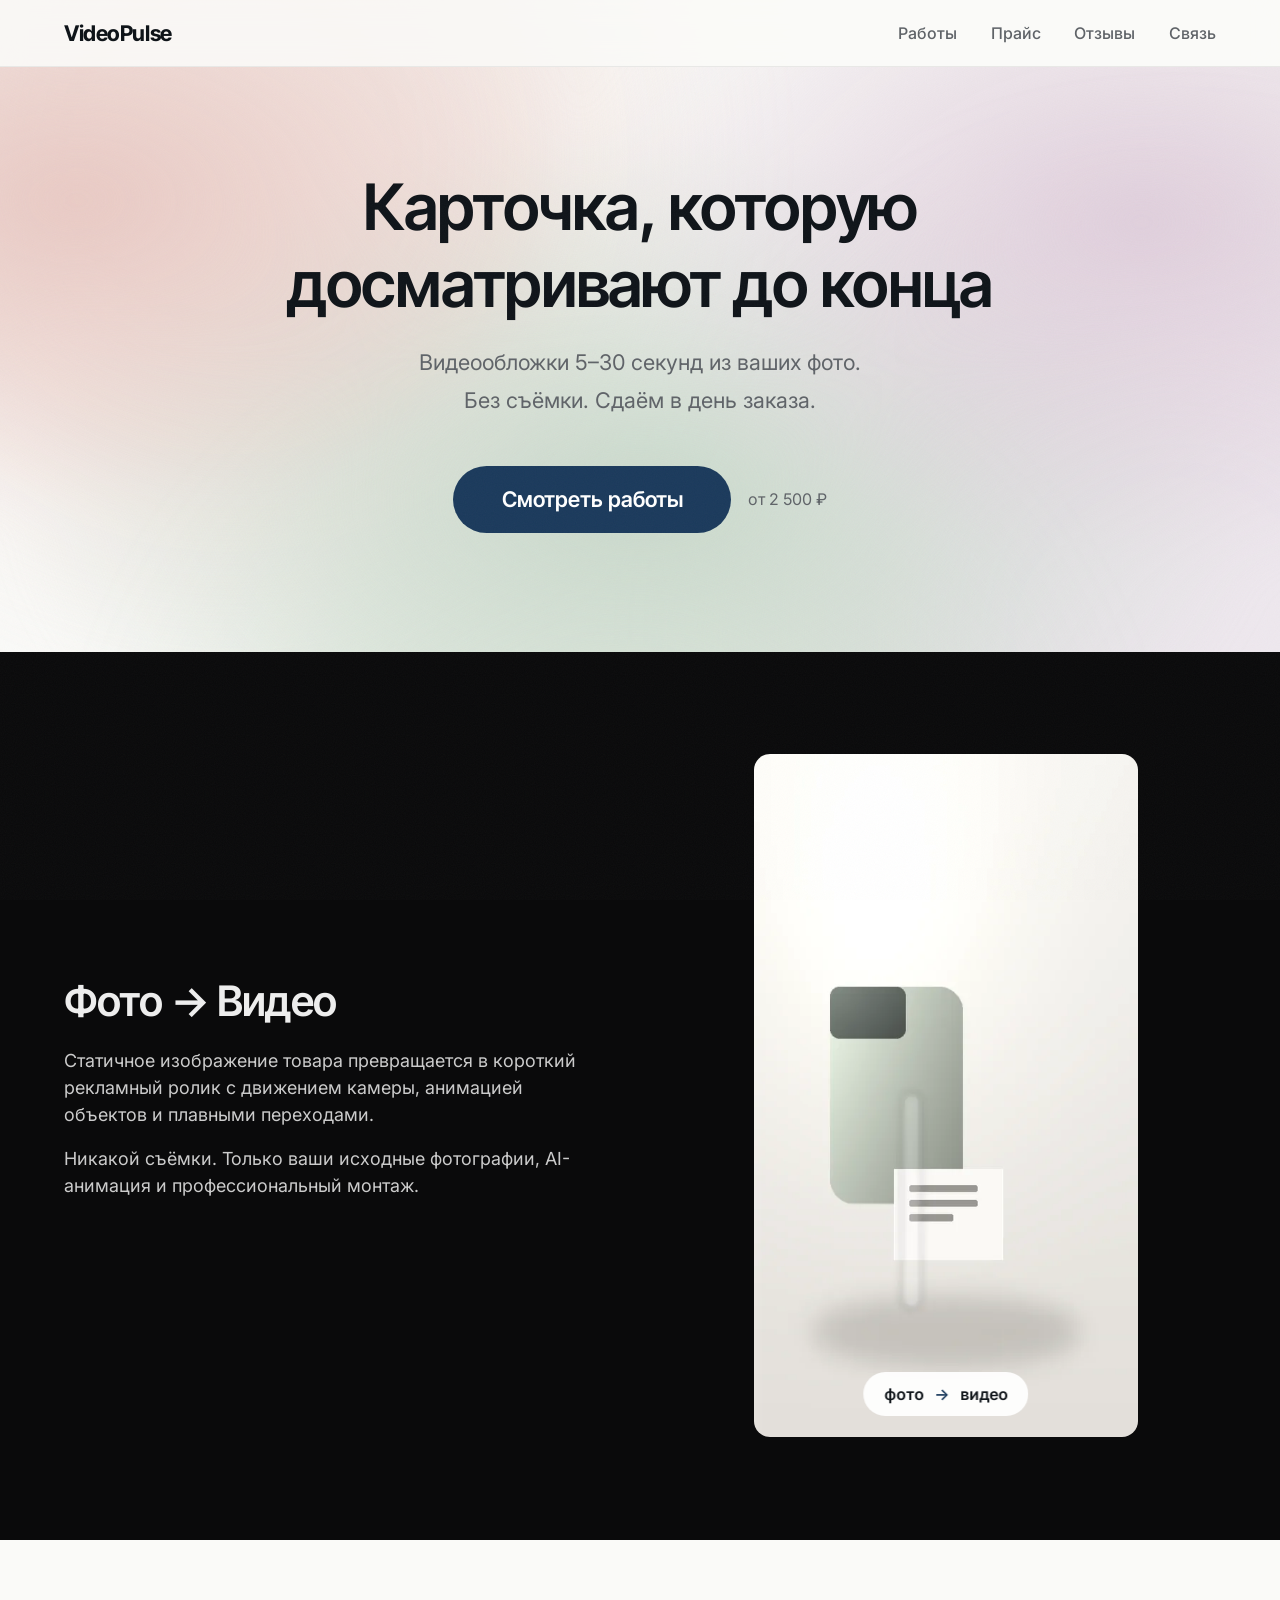
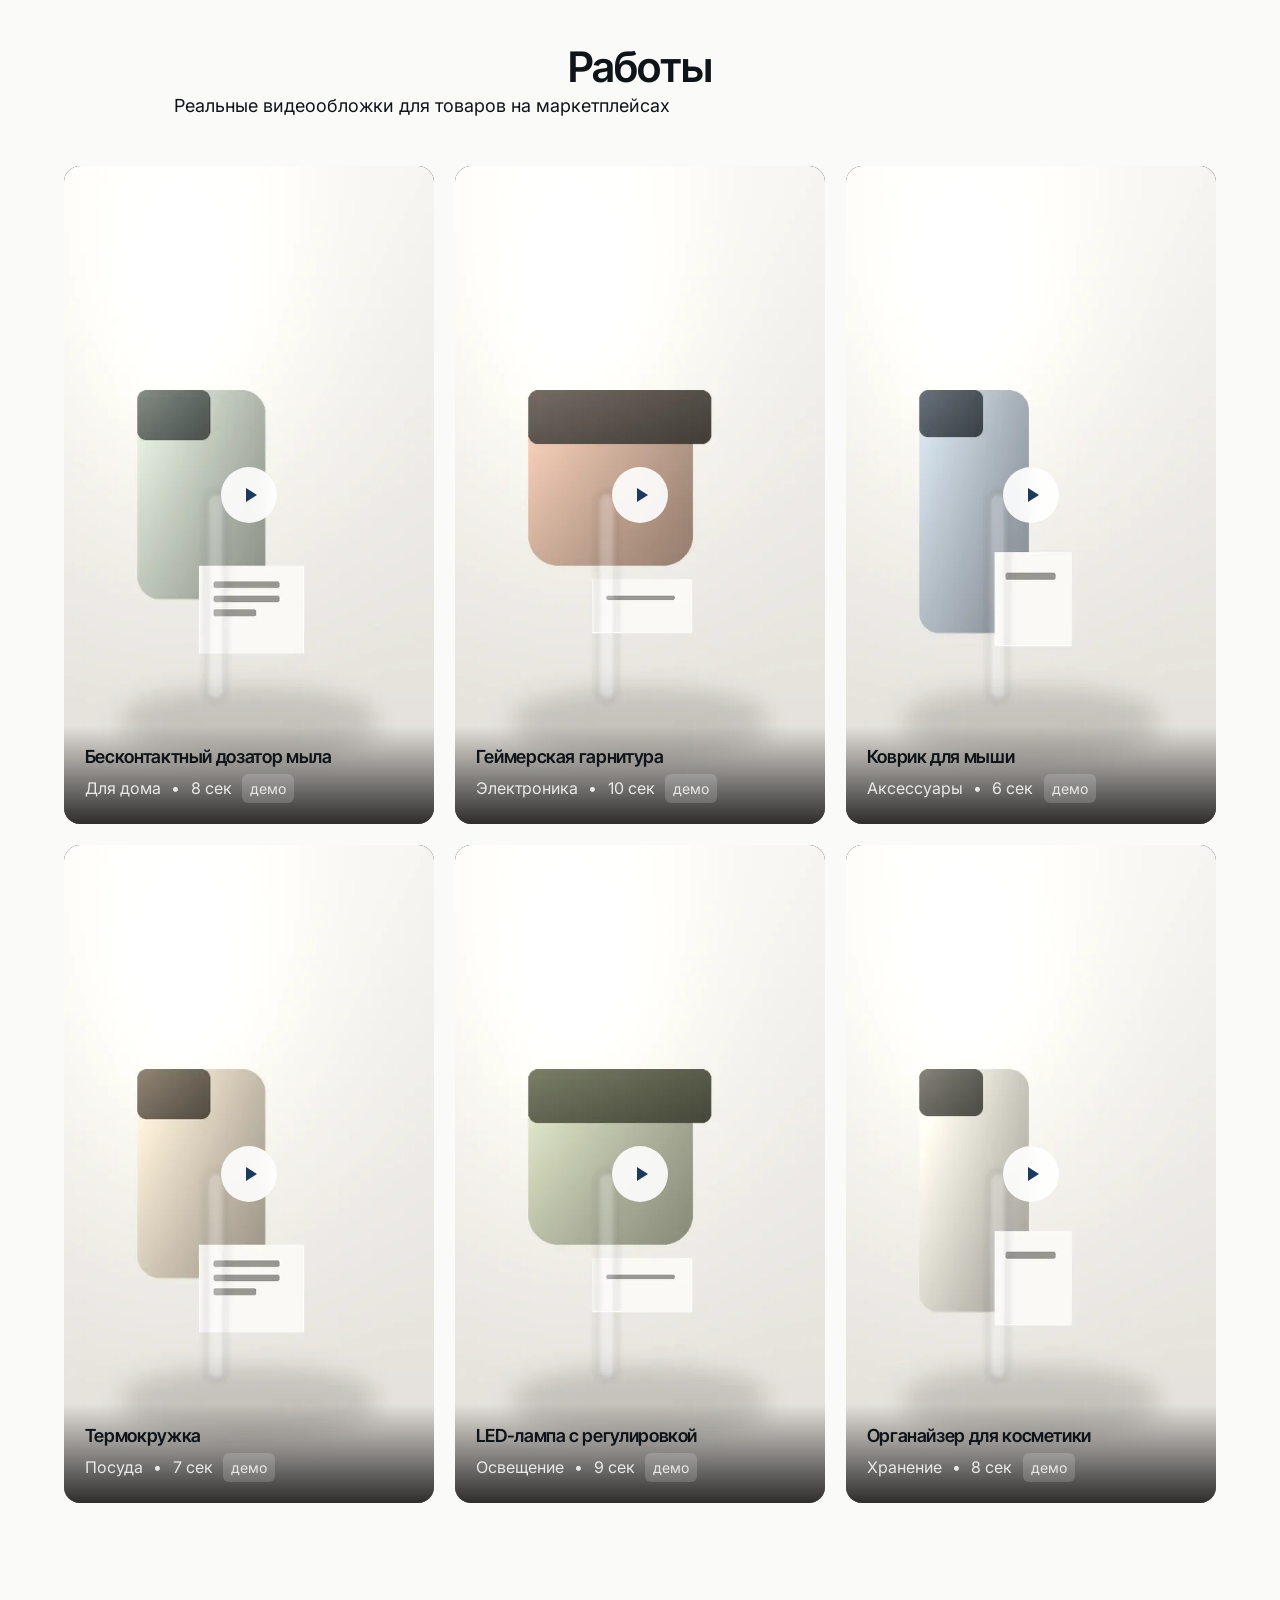
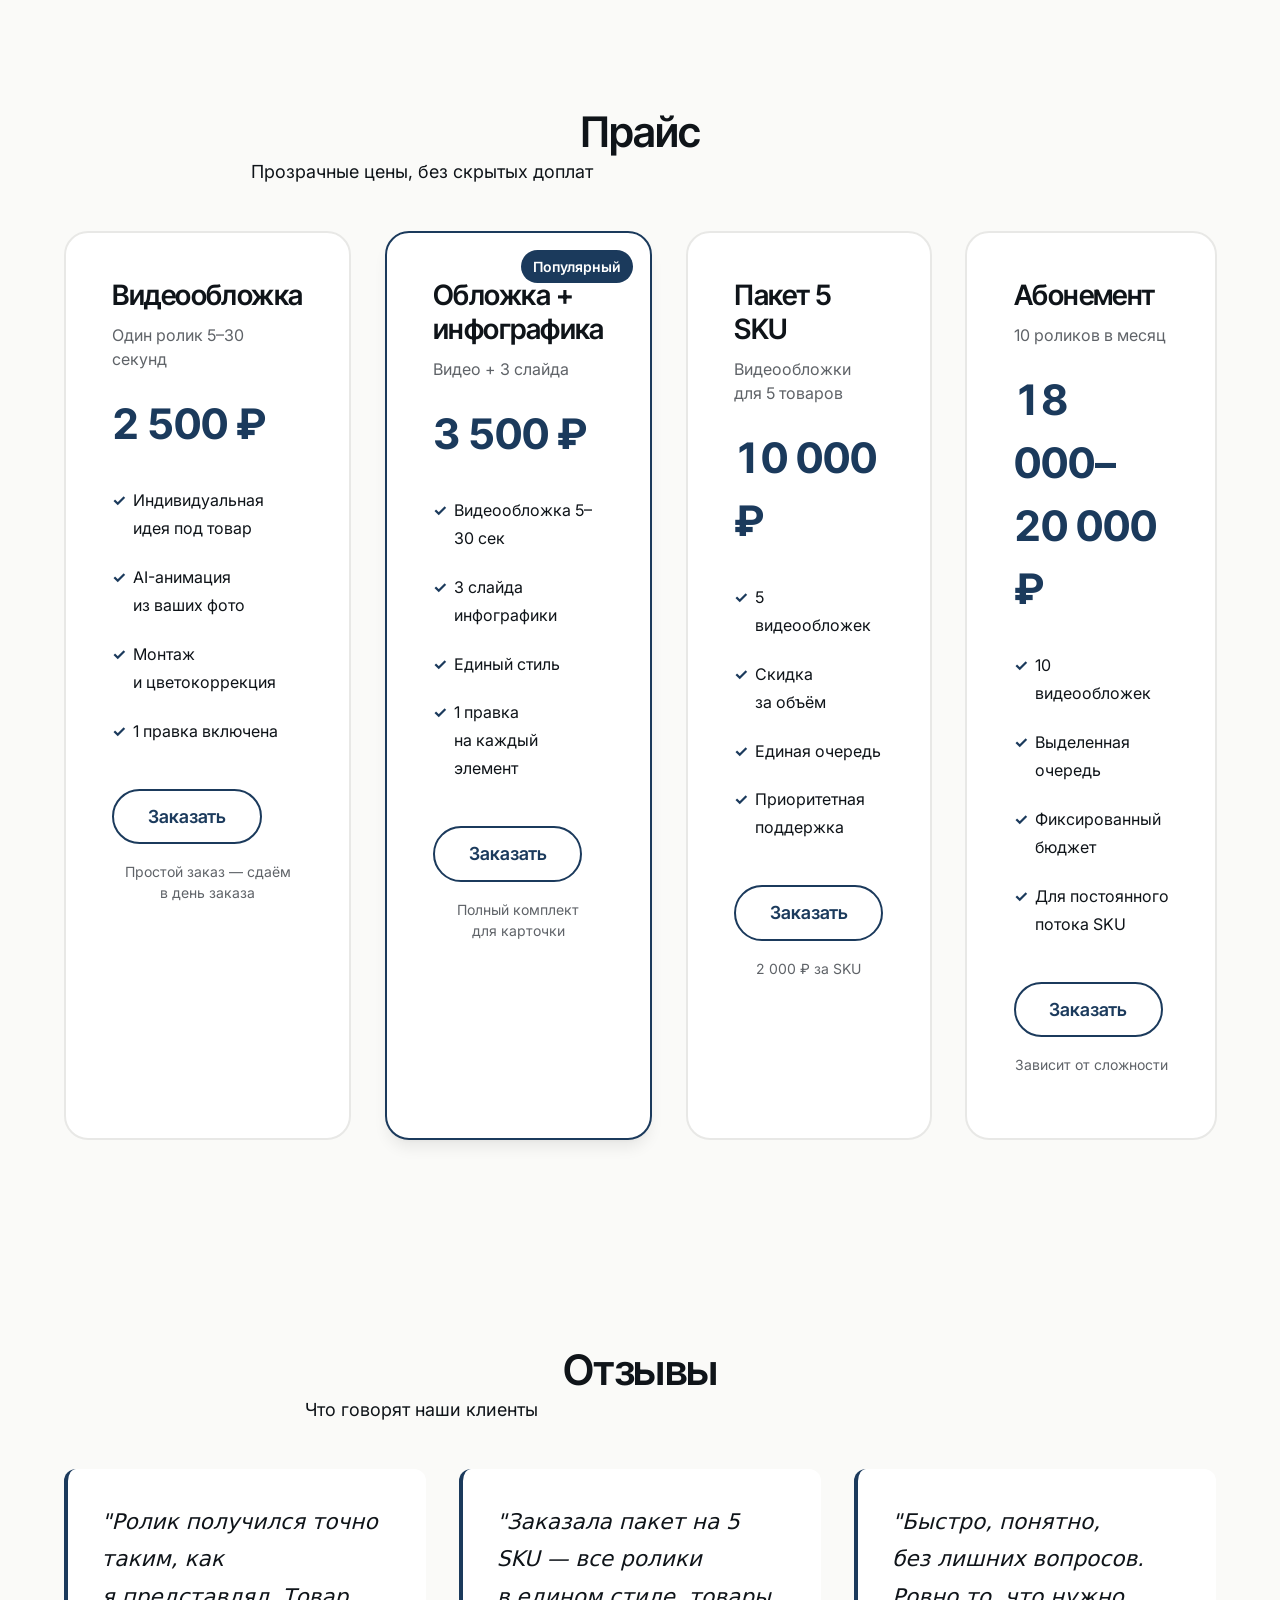
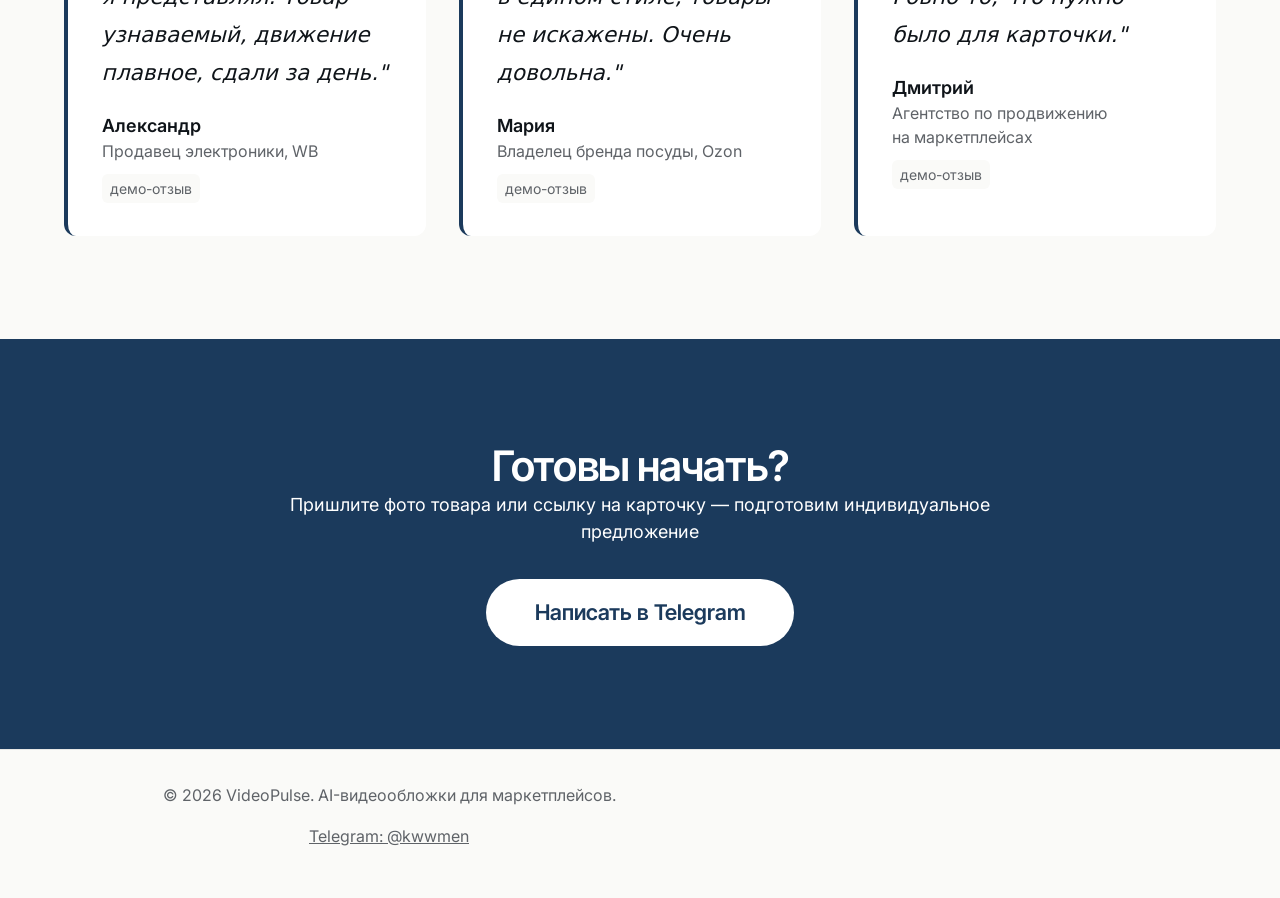
==== commit 1584a985: "Add files via upload" ====
--- a/index.html
+++ b/index.html
@@ -3,14 +3,14 @@
 <head>
   <meta charset="UTF-8">
   <meta name="viewport" content="width=device-width, initial-scale=1.0">
-  <meta name="description" content="AI-видеообложки для товаров на Wildberries и Ozon. Превращаем фото в короткий рекламный ролик. Сдаём в день заказа.">
-  <title>VideoPulse — AI-видеообложки для Wildberries и Ozon</title>
+  <meta name="description" content="AI-видеообложки для товаров на Wildberries и Ozon. Превращаем фото в короткий рекламный ролик. Сдаём в день заказа.">
+  <title>VideoPulse — AI-видеообложки для Wildberries и Ozon</title>
   
-  <!-- Preconnect для ускорения загрузки шрифтов -->
+  <!-- Preconnect для ускорения загрузки шрифтов -->
   <link rel="preconnect" href="https://fonts.googleapis.com">
   <link rel="preconnect" href="https://fonts.gstatic.com" crossorigin>
   
-  <!-- Шрифты Inter и Inter Tight -->
+  <!-- Шрифты Inter и Inter Tight -->
   <link href="https://fonts.googleapis.com/css2?family=Inter+Tight:wght@600;700&family=Inter:wght@400;500;600&display=swap" rel="stylesheet">
   
   <!-- Стили -->
@@ -43,13 +43,13 @@
   <!-- ==================== Hero ==================== -->
   <section class="hero section">
     <div class="container">
-      <h1 class="hero__title reveal">Карточка, которую досматривают до конца</h1>
+      <h1 class="hero__title reveal">Карточка, которую досматривают до конца</h1>
       <p class="hero__subtitle reveal" data-delay="1">
-        Видеообложки 5–30 секунд из ваших фото.<br>Без съёмки. Сдаём в день заказа.
+        Видеообложки 5–30 секунд из ваших фото.<br>Без съёмки. Сдаём в день заказа.
       </p>
       <div class="hero__cta reveal" data-delay="2">
         <a href="#works" class="btn btn-primary btn-lg">Смотреть работы</a>
-        <span class="hero__price">от 2 500 ₽</span>
+        <span class="hero__price">от 2 500 ₽</span>
       </div>
     </div>
   </section>
@@ -59,8 +59,8 @@
     <div class="container transform__inner">
       <div class="transform__text">
         <h2>Фото → Видео</h2>
-        <p>Статичное изображение товара превращается в короткий рекламный ролик с движением камеры, анимацией объектов и плавными переходами.</p>
-        <p>Никакой съёмки. Только ваши исходные фотографии, AI-анимация и профессиональный монтаж.</p>
+        <p>Статичное изображение товара превращается в короткий рекламный ролик с движением камеры, анимацией объектов и плавными переходами.</p>
+        <p>Никакой съёмки. Только ваши исходные фотографии, AI-анимация и профессиональный монтаж.</p>
       </div>
       <div class="transform__demo">
         <img
@@ -93,10 +93,10 @@
     <div class="container">
       <header class="works__header">
         <h2 class="reveal">Работы</h2>
-        <p class="reveal" data-delay="1">Реальные видеообложки для товаров на маркетплейсах</p>
+        <p class="reveal" data-delay="1">Реальные видеообложки для товаров на маркетплейсах</p>
       </header>
       <div class="works__grid">
-        <!-- Рендерится из JS -->
+        <!-- Рендерится из JS -->
       </div>
     </div>
   </section>
@@ -106,10 +106,10 @@
     <div class="container">
       <header class="pricing__header">
         <h2 class="reveal">Прайс</h2>
-        <p class="reveal" data-delay="1">Прозрачные цены, без скрытых доплат</p>
+        <p class="reveal" data-delay="1">Прозрачные цены, без скрытых доплат</p>
       </header>
       <div class="pricing__grid">
-        <!-- Рендерится из JS -->
+        <!-- Рендерится из JS -->
       </div>
     </div>
   </section>
@@ -122,7 +122,7 @@
         <p class="reveal" data-delay="1">Что говорят наши клиенты</p>
       </header>
       <div class="testimonials__grid">
-        <!-- Рендерится из JS -->
+        <!-- Рендерится из JS -->
       </div>
     </div>
   </section>
@@ -131,9 +131,9 @@
   <section id="contact" class="contact section">
     <div class="container">
       <h2 class="reveal">Готовы начать?</h2>
-      <p class="reveal" data-delay="1">Пришлите фото товара или ссылку на карточку — подготовим индивидуальное предложение</p>
+      <p class="reveal" data-delay="1">Пришлите фото товара или ссылку на карточку — подготовим индивидуальное предложение</p>
       <div class="reveal" data-delay="2" style="margin-top: var(--space-5);">
-        <button class="btn btn-primary btn-lg">Написать в Telegram</button>
+        <button class="btn btn-primary btn-lg">Написать в Telegram</button>
       </div>
     </div>
   </section>
@@ -141,12 +141,12 @@
   <!-- ==================== Footer ==================== -->
   <footer class="footer">
     <div class="container">
-      <p>© 2026 VideoPulse. AI-видеообложки для маркетплейсов.</p>
+      <p>© 2026 VideoPulse. AI-видеообложки для маркетплейсов.</p>
       <p><a href="https://t.me/kwwmen" target="_blank" rel="noopener">Telegram: @kwwmen</a></p>
     </div>
   </footer>
 
-  <!-- ==================== Modal (для раскрытия видео) ==================== -->
+  <!-- ==================== Modal (для раскрытия видео) ==================== -->
   <div class="modal">
     <div class="modal__overlay"></div>
     <div class="modal__content">
--- a/assets/css/base.css
+++ b/assets/css/base.css
@@ -165,13 +165,13 @@
 .bg-scene__blob--1 {
   top: -18vmax;
   left: -12vmax;
-  background: #E9DCC8;
+  background: #EBCFC8;
 }
 
 .bg-scene__blob--2 {
   top: 28vh;
   right: -22vmax;
-  background: #CFE0EA;
+  background: #DDCFE0;
   animation-duration: 62s;
   animation-delay: -18s;
 }
@@ -179,7 +179,7 @@
 .bg-scene__blob--3 {
   bottom: -26vmax;
   left: 18vw;
-  background: #D8E6D2;
+  background: #CCDCCB;
   animation-duration: 54s;
   animation-delay: -32s;
 }
--- a/assets/css/sections.css
+++ b/assets/css/sections.css
@@ -53,10 +53,50 @@
   }
 }
 
-/* ——— Hero (светлый экран) ——— */
+/* ——— Hero (светлый экран) + движущийся градиент ——— */
 .hero {
-  padding-block: var(--space-8);
-  text-align: center;
+  position: relative;
+  isolation: isolate;
+  overflow: hidden;
+  padding-block: var(--space-8);
+  text-align: center;
+}
+
+/* Три цветных пятна заметно перетекают по первому экрану */
+.hero::before {
+  content: "";
+  position: absolute;
+  inset: -35%;
+  z-index: -1;
+  pointer-events: none;
+  background-image:
+    radial-gradient(closest-side, rgba(232, 200, 194, 0.95), rgba(232, 200, 194, 0)),
+    radial-gradient(closest-side, rgba(222, 204, 218, 0.95), rgba(222, 204, 218, 0)),
+    radial-gradient(closest-side, rgba(198, 214, 200, 0.92), rgba(198, 214, 200, 0));
+  background-size: 46% 62%, 52% 70%, 58% 74%;
+  background-position: 2% 8%, 98% 4%, 50% 104%;
+  background-repeat: no-repeat;
+  filter: blur(22px);
+  animation: heroDrift 14s ease-in-out infinite alternate;
+  will-change: background-position;
+}
+
+@keyframes heroDrift {
+  0% {
+    background-position: 2% 8%, 98% 4%, 50% 104%;
+  }
+  25% {
+    background-position: 62% 34%, 26% 58%, 6% 46%;
+  }
+  50% {
+    background-position: 30% 88%, 68% 92%, 84% 22%;
+  }
+  75% {
+    background-position: 88% 56%, 12% 24%, 40% 78%;
+  }
+  100% {
+    background-position: 16% 42%, 84% 68%, 96% 34%;
+  }
 }
 
 .hero__title {
@@ -330,7 +370,8 @@
 
 /* ——— Уменьшенное движение: показываем видео сразу, без сканера и дрейфа ——— */
 @media (prefers-reduced-motion: reduce) {
-  .bg-scene__blob {
+  .bg-scene__blob,
+  .hero::before {
     animation: none;
   }
   .transform__video {
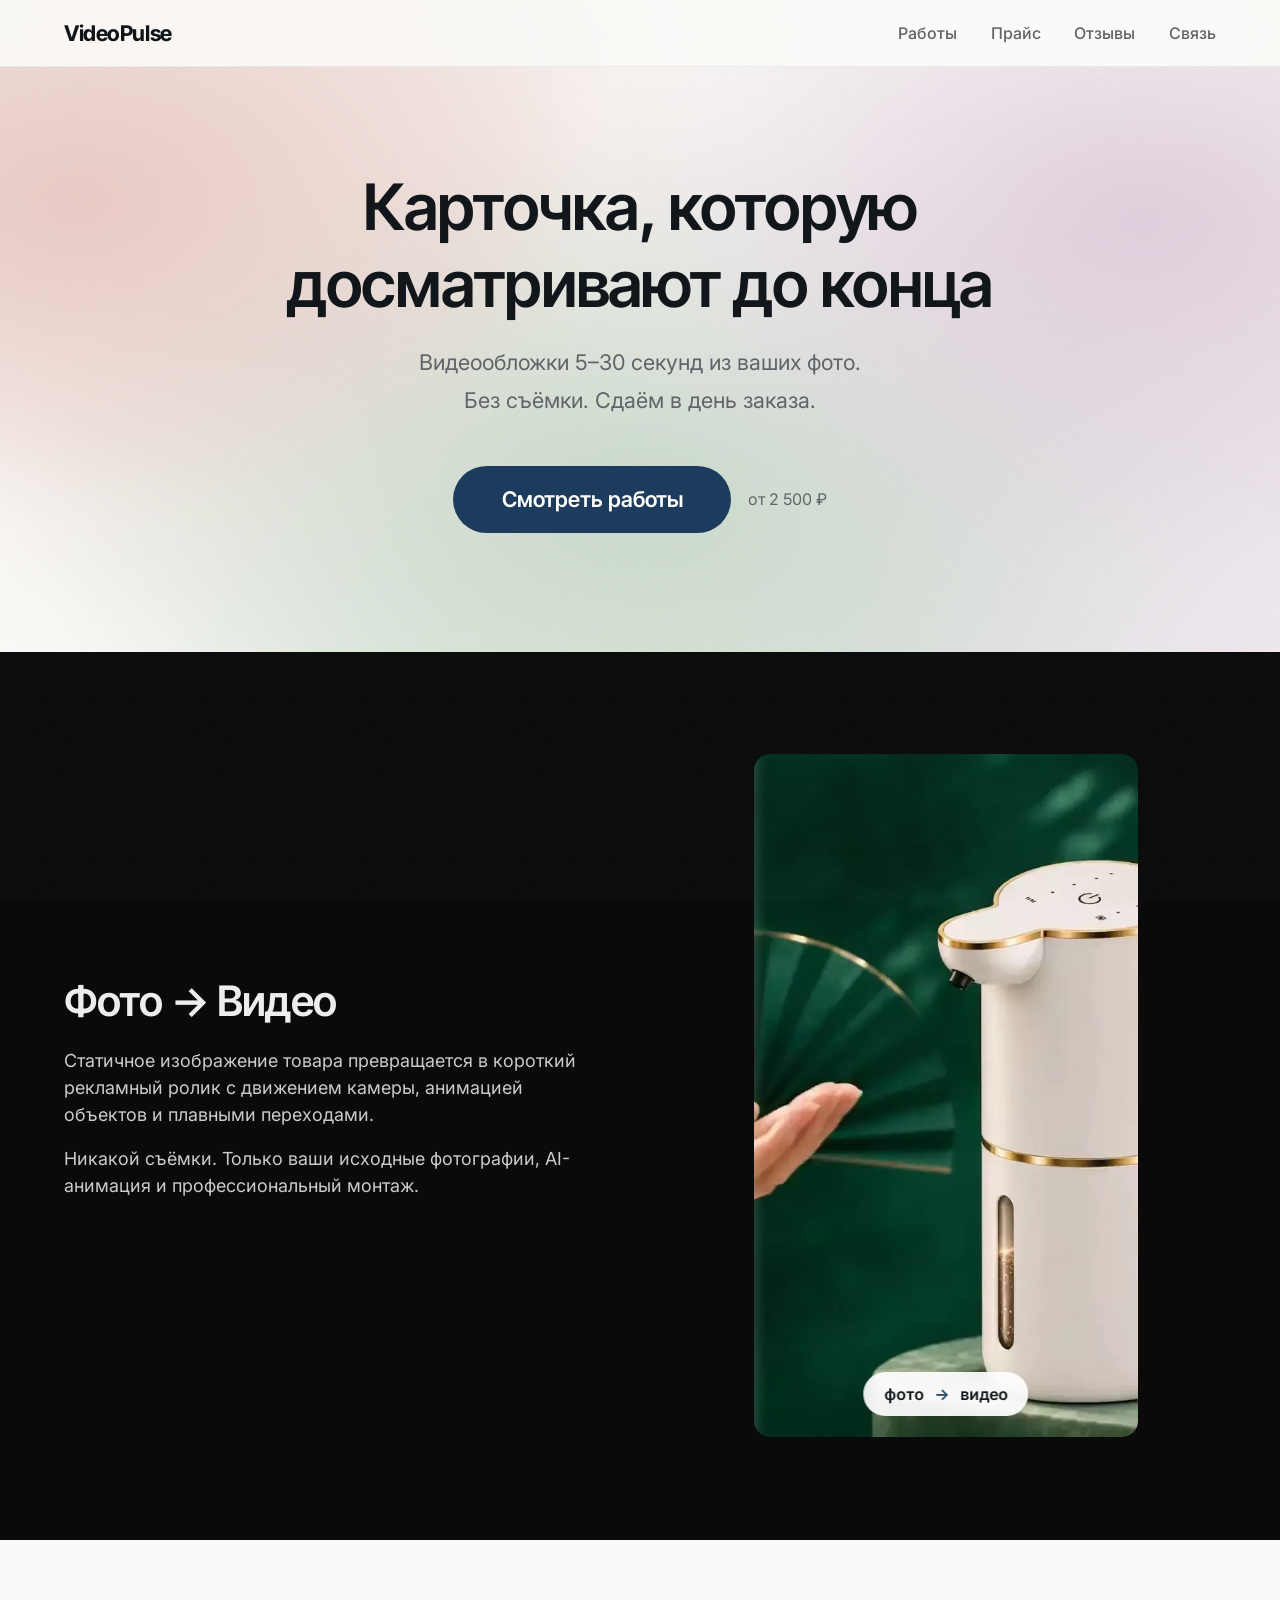
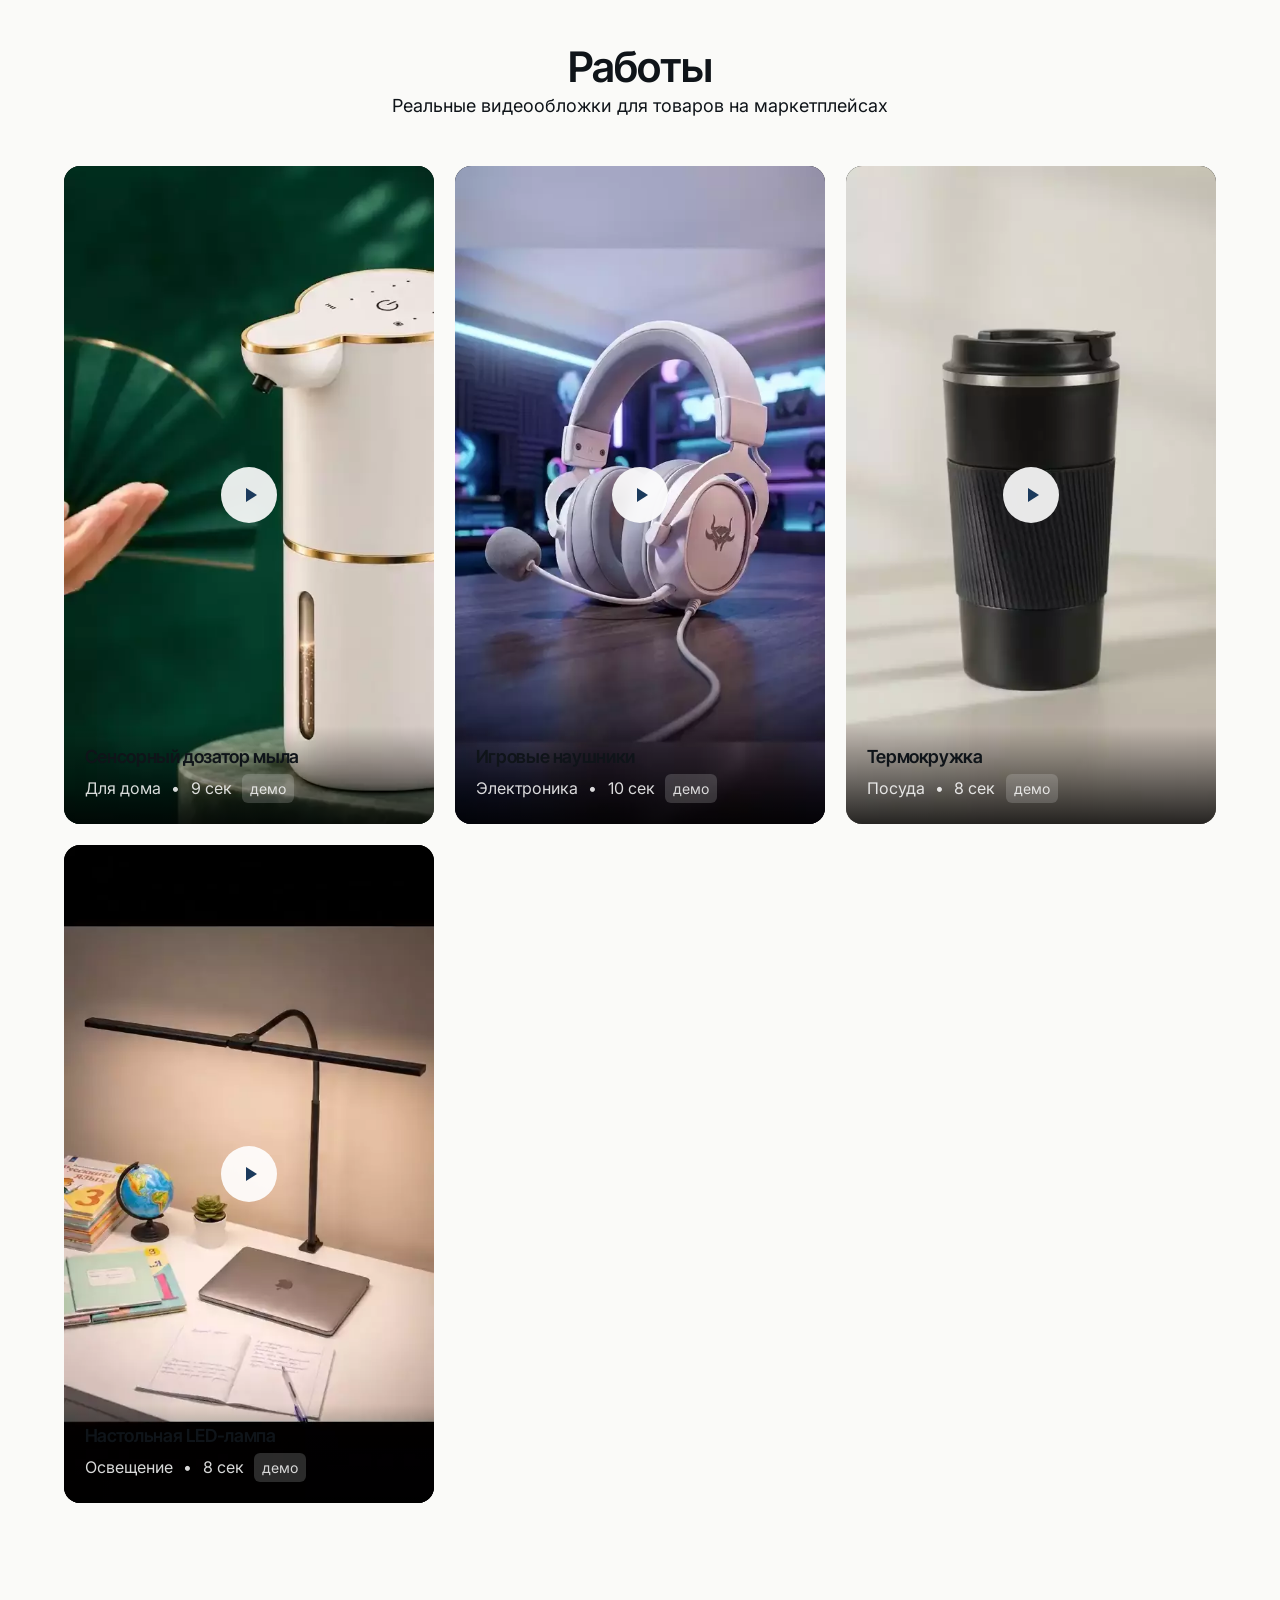
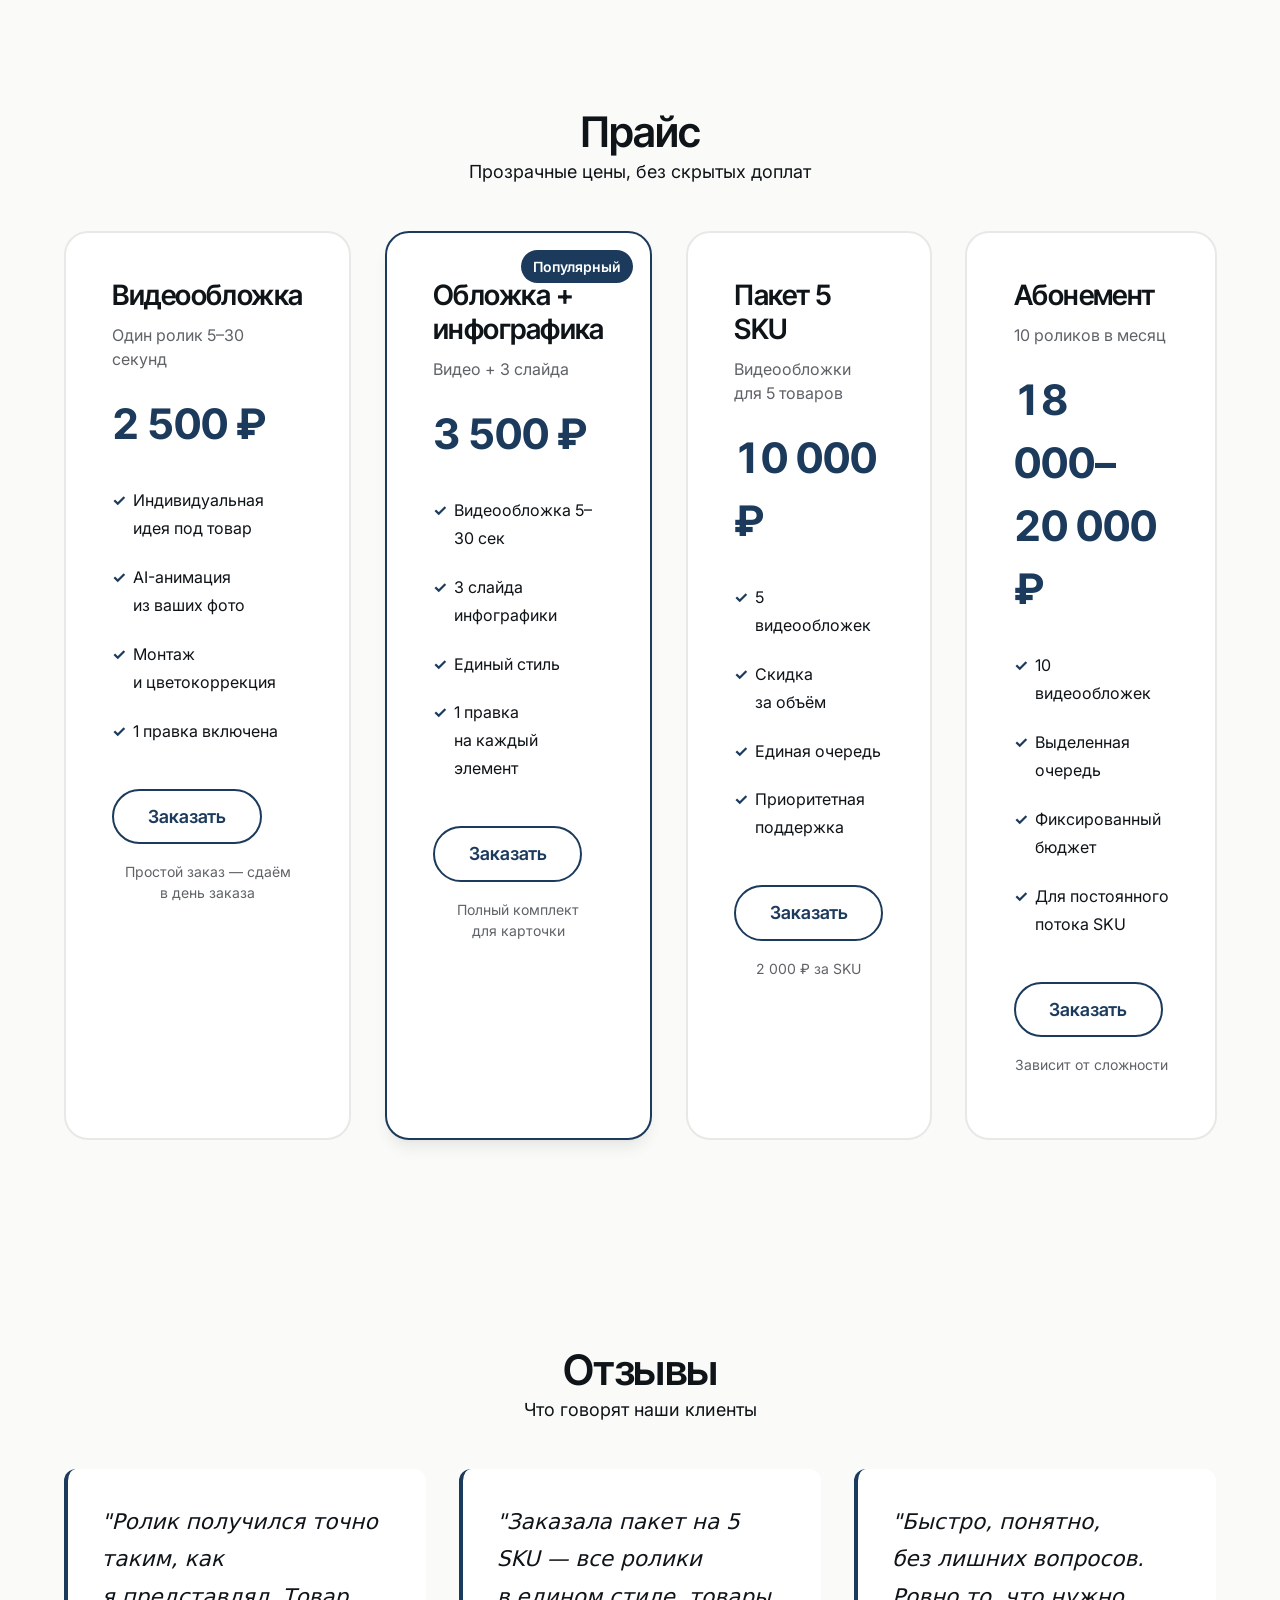
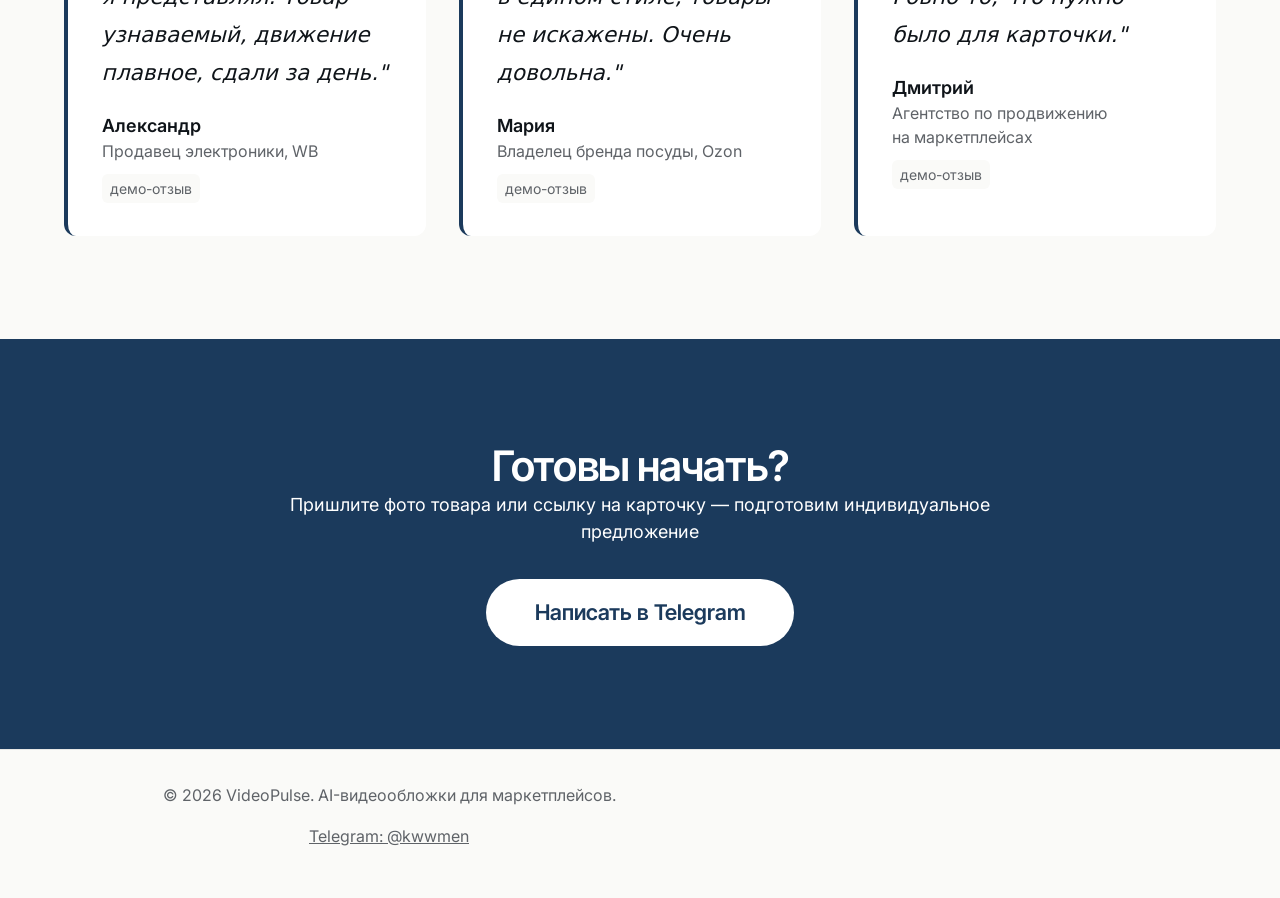
==== commit a3aa7943: "Add files via upload" ====
--- a/index.html
+++ b/index.html
@@ -65,14 +65,14 @@
       <div class="transform__demo">
         <img
           class="transform__photo"
-          src="assets/img/posters/work-1.webp"
+          src="assets/img/posters/work-soap.webp"
           alt="Исходное фото товара"
           width="540"
           height="960"
         />
         <video
           class="transform__video"
-          src="assets/video/work-1.mp4"
+          src="assets/video/work-soap.mp4"
           loop
           muted
           playsinline
--- a/assets/css/sections.css
+++ b/assets/css/sections.css
@@ -254,9 +254,18 @@
   padding-block: var(--space-8);
 }
 
-.works__header {
+.works__header,
+.pricing__header,
+.testimonials__header {
   text-align: center;
   margin-bottom: var(--space-6);
+}
+
+/* Абзацы-подписи центрируем: у p стоит max-width, без auto они уезжают влево */
+.works__header p,
+.pricing__header p,
+.testimonials__header p {
+  margin-inline: auto;
 }
 
 .works__grid {
@@ -277,11 +286,6 @@
 }
 
 
-.pricing__header {
-  text-align: center;
-  margin-bottom: var(--space-6);
-}
-
 .pricing__grid {
   display: grid;
   gap: var(--space-5);
@@ -302,11 +306,6 @@
 /* ——— Testimonials ——— */
 .testimonials {
   padding-block: var(--space-8);
-}
-
-.testimonials__header {
-  text-align: center;
-  margin-bottom: var(--space-6);
 }
 
 .testimonials__grid {
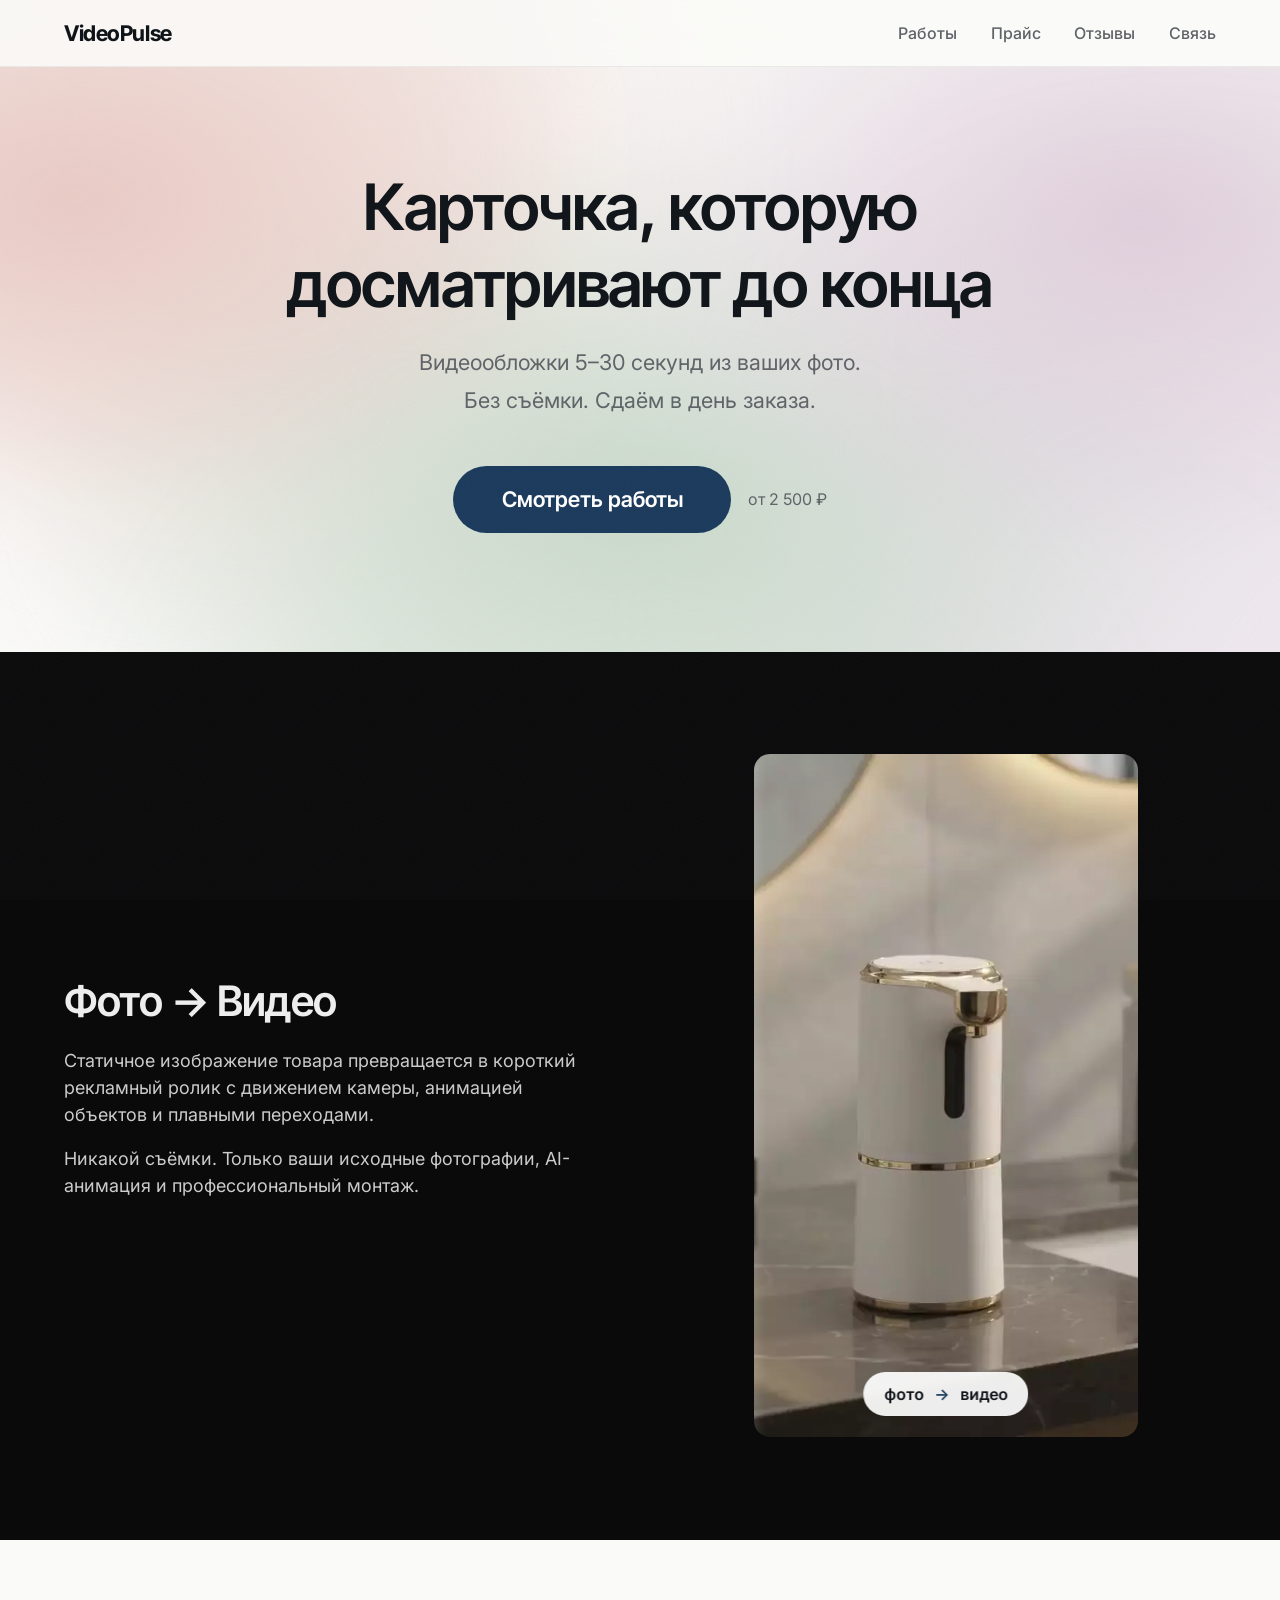
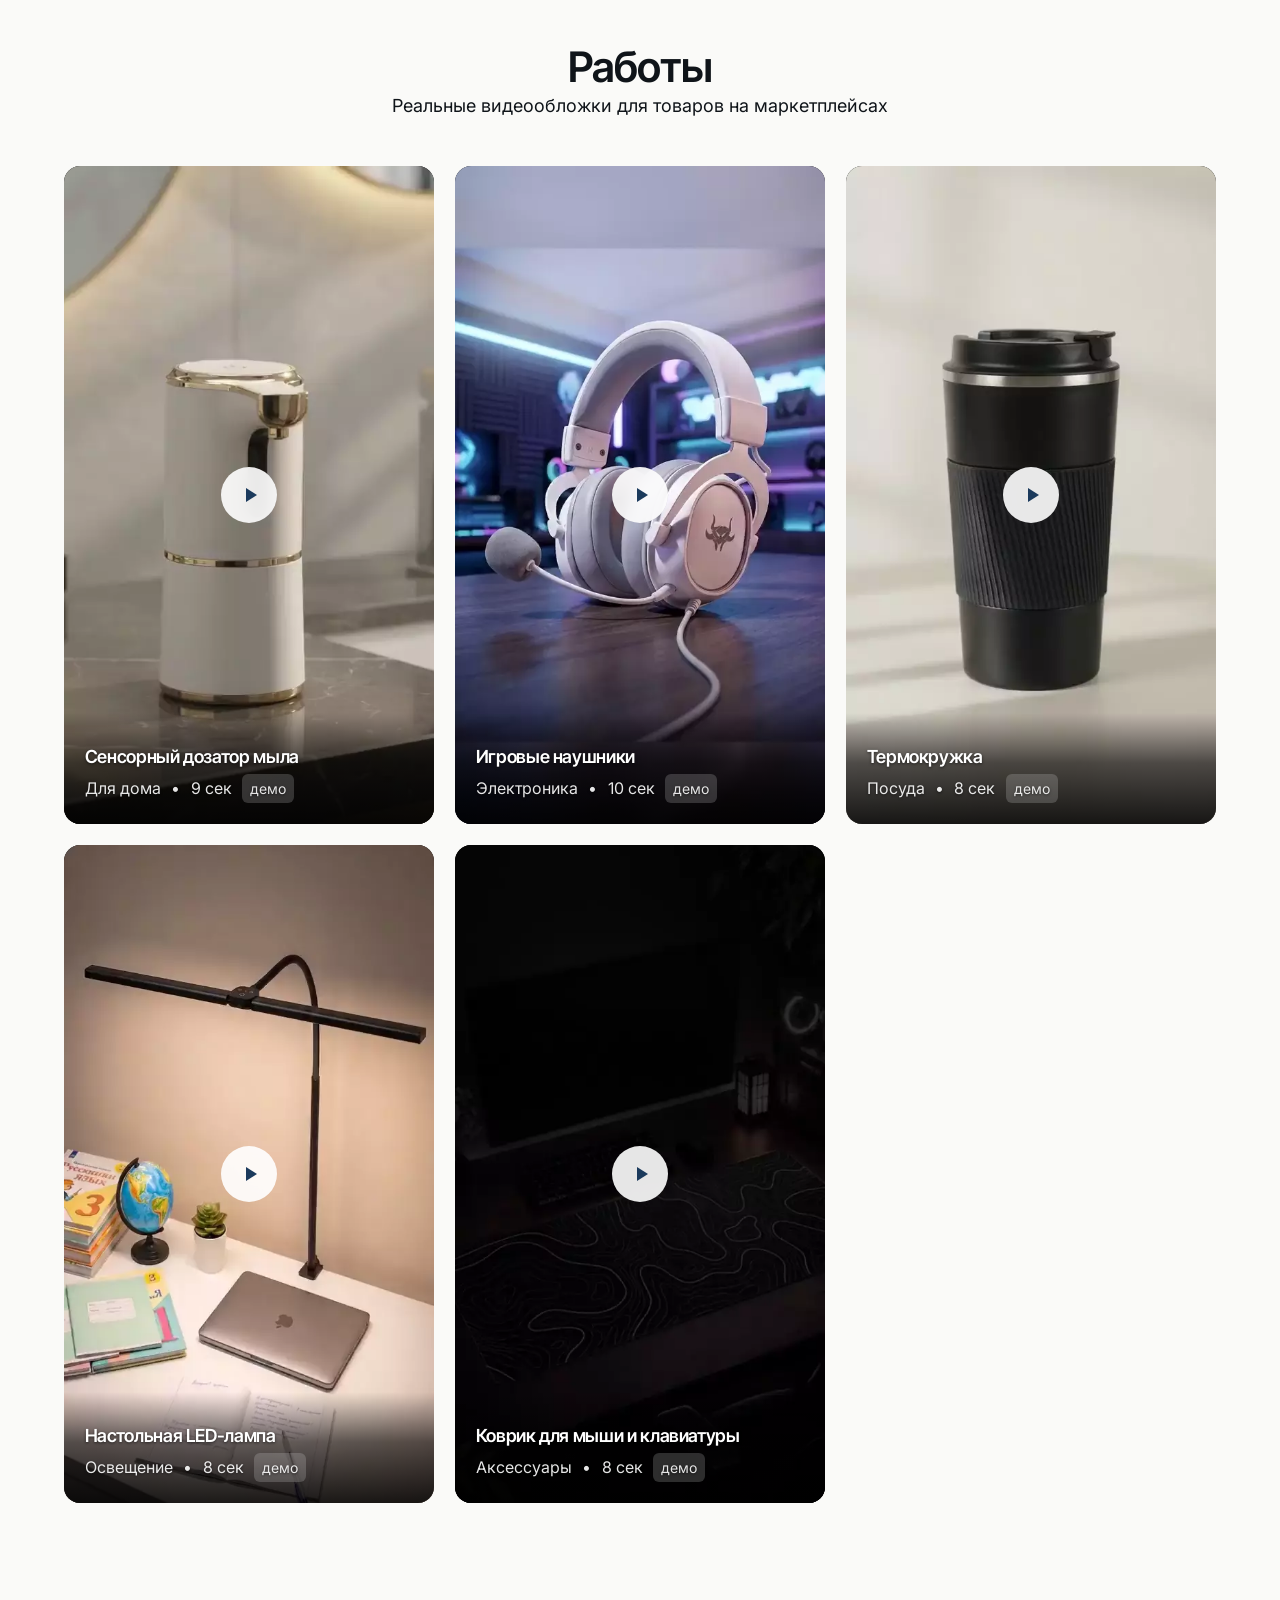
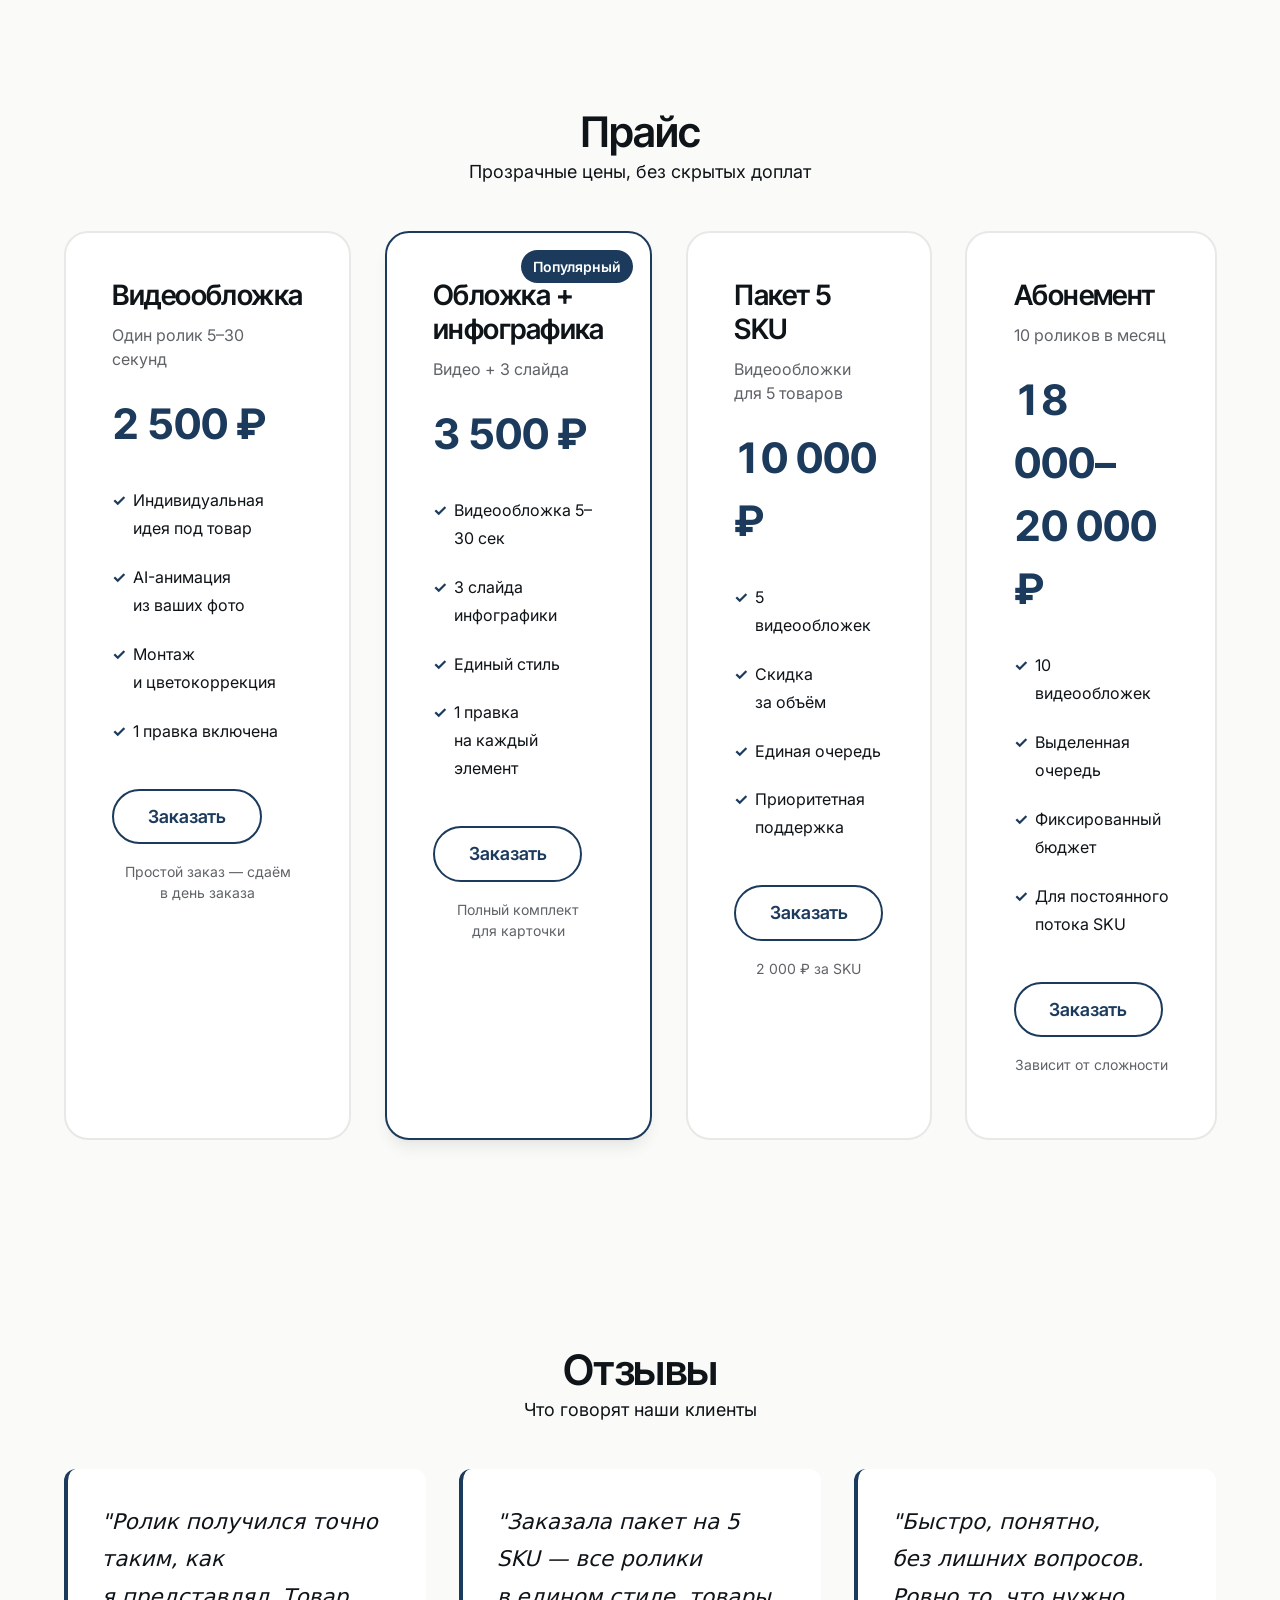
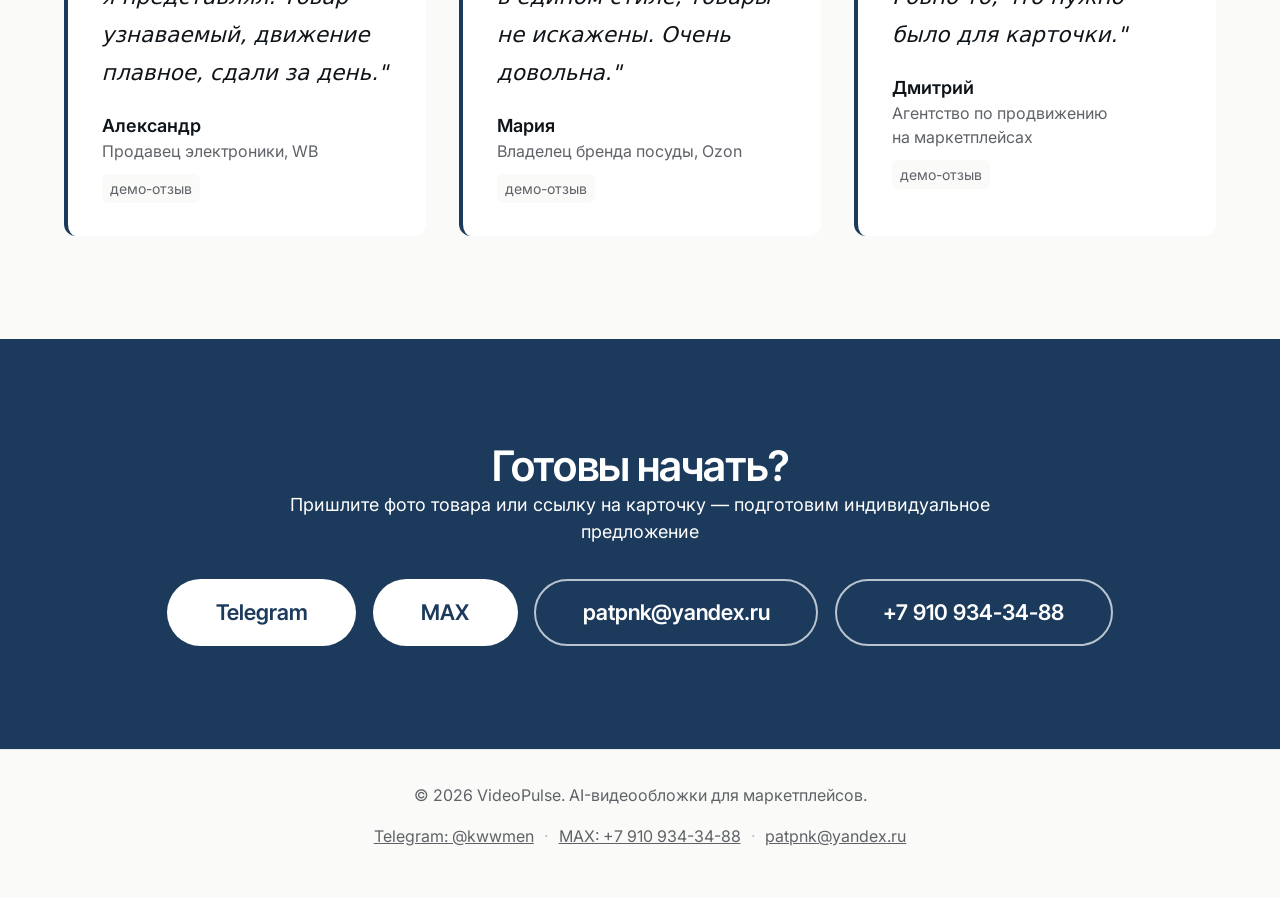
==== commit dba6e719: "Ролик коврика, контакты MAX, почта и телефон" ====
--- a/index.html
+++ b/index.html
@@ -132,8 +132,11 @@
     <div class="container">
       <h2 class="reveal">Готовы начать?</h2>
       <p class="reveal" data-delay="1">Пришлите фото товара или ссылку на карточку — подготовим индивидуальное предложение</p>
-      <div class="reveal" data-delay="2" style="margin-top: var(--space-5);">
-        <button class="btn btn-primary btn-lg">Написать в Telegram</button>
+            <div class="reveal contact__actions" data-delay="2">
+        <a href="https://t.me/kwwmen" class="btn btn-primary btn-lg" target="_blank" rel="noopener">Telegram</a>
+        <a href="https://max.ru" class="btn btn-primary btn-lg" target="_blank" rel="noopener">MAX</a>
+        <a href="mailto:patpnk@yandex.ru" class="btn btn-outline btn-lg">patpnk@yandex.ru</a>
+        <a href="tel:+79109343488" class="btn btn-outline btn-lg">+7 910 934-34-88</a>
       </div>
     </div>
   </section>
@@ -142,7 +145,13 @@
   <footer class="footer">
     <div class="container">
       <p>© 2026 VideoPulse. AI-видеообложки для маркетплейсов.</p>
-      <p><a href="https://t.me/kwwmen" target="_blank" rel="noopener">Telegram: @kwwmen</a></p>
+      <p class="footer__contacts">
+        <a href="https://t.me/kwwmen" target="_blank" rel="noopener">Telegram: @kwwmen</a>
+        <span class="footer__sep">·</span>
+        <a href="https://max.ru" target="_blank" rel="noopener">MAX: +7 910 934-34-88</a>
+        <span class="footer__sep">·</span>
+        <a href="mailto:patpnk@yandex.ru">patpnk@yandex.ru</a>
+      </p>
     </div>
   </footer>
 
--- a/assets/css/components.css
+++ b/assets/css/components.css
@@ -140,9 +140,10 @@
   bottom: 0;
   left: 0;
   right: 0;
-  padding: var(--space-4);
-  background: linear-gradient(to top, rgba(0,0,0,0.8), transparent);
-  color: white;
+  padding: var(--space-5) var(--space-4) var(--space-4);
+  background: linear-gradient(to top, rgba(0,0,0,0.88) 0%, rgba(0,0,0,0.6) 55%, rgba(0,0,0,0) 100%);
+  color: #fff;
+  text-shadow: 0 1px 3px rgba(0,0,0,0.6);
   z-index: 3;
 }
 
@@ -150,11 +151,13 @@
   font-size: var(--text-base);
   font-weight: 600;
   margin-bottom: var(--space-1);
+  color: #fff;
 }
 
 .work-card__meta {
   font-size: var(--text-sm);
-  opacity: 0.85;
+  color: #fff;
+  opacity: 0.9;
   display: flex;
   gap: var(--space-2);
   align-items: center;
--- a/assets/css/sections.css
+++ b/assets/css/sections.css
@@ -343,9 +343,29 @@
   opacity: 0.9;
 }
 
+.contact__actions {
+  display: flex;
+  flex-wrap: wrap;
+  gap: var(--space-3);
+  justify-content: center;
+  margin-top: var(--space-5);
+}
+
 .contact .btn-primary {
   background: white;
   color: var(--c-accent);
+}
+
+.contact .btn-outline {
+  background: transparent;
+  border-color: rgba(255, 255, 255, 0.7);
+  color: white;
+}
+
+.contact .btn-outline:hover {
+  background: rgba(255, 255, 255, 0.15);
+  border-color: white;
+  color: white;
 }
 
 .contact .btn-primary:hover {
@@ -362,6 +382,24 @@
   border-top: 1px solid var(--c-border);
 }
 
+.footer p {
+  max-width: none;
+  margin-inline: auto;
+  text-align: center;
+}
+
+.footer__contacts {
+  display: flex;
+  flex-wrap: wrap;
+  gap: var(--space-2);
+  justify-content: center;
+  align-items: center;
+}
+
+.footer__sep {
+  opacity: 0.4;
+}
+
 .footer a {
   color: var(--c-text-muted);
   text-decoration: underline;
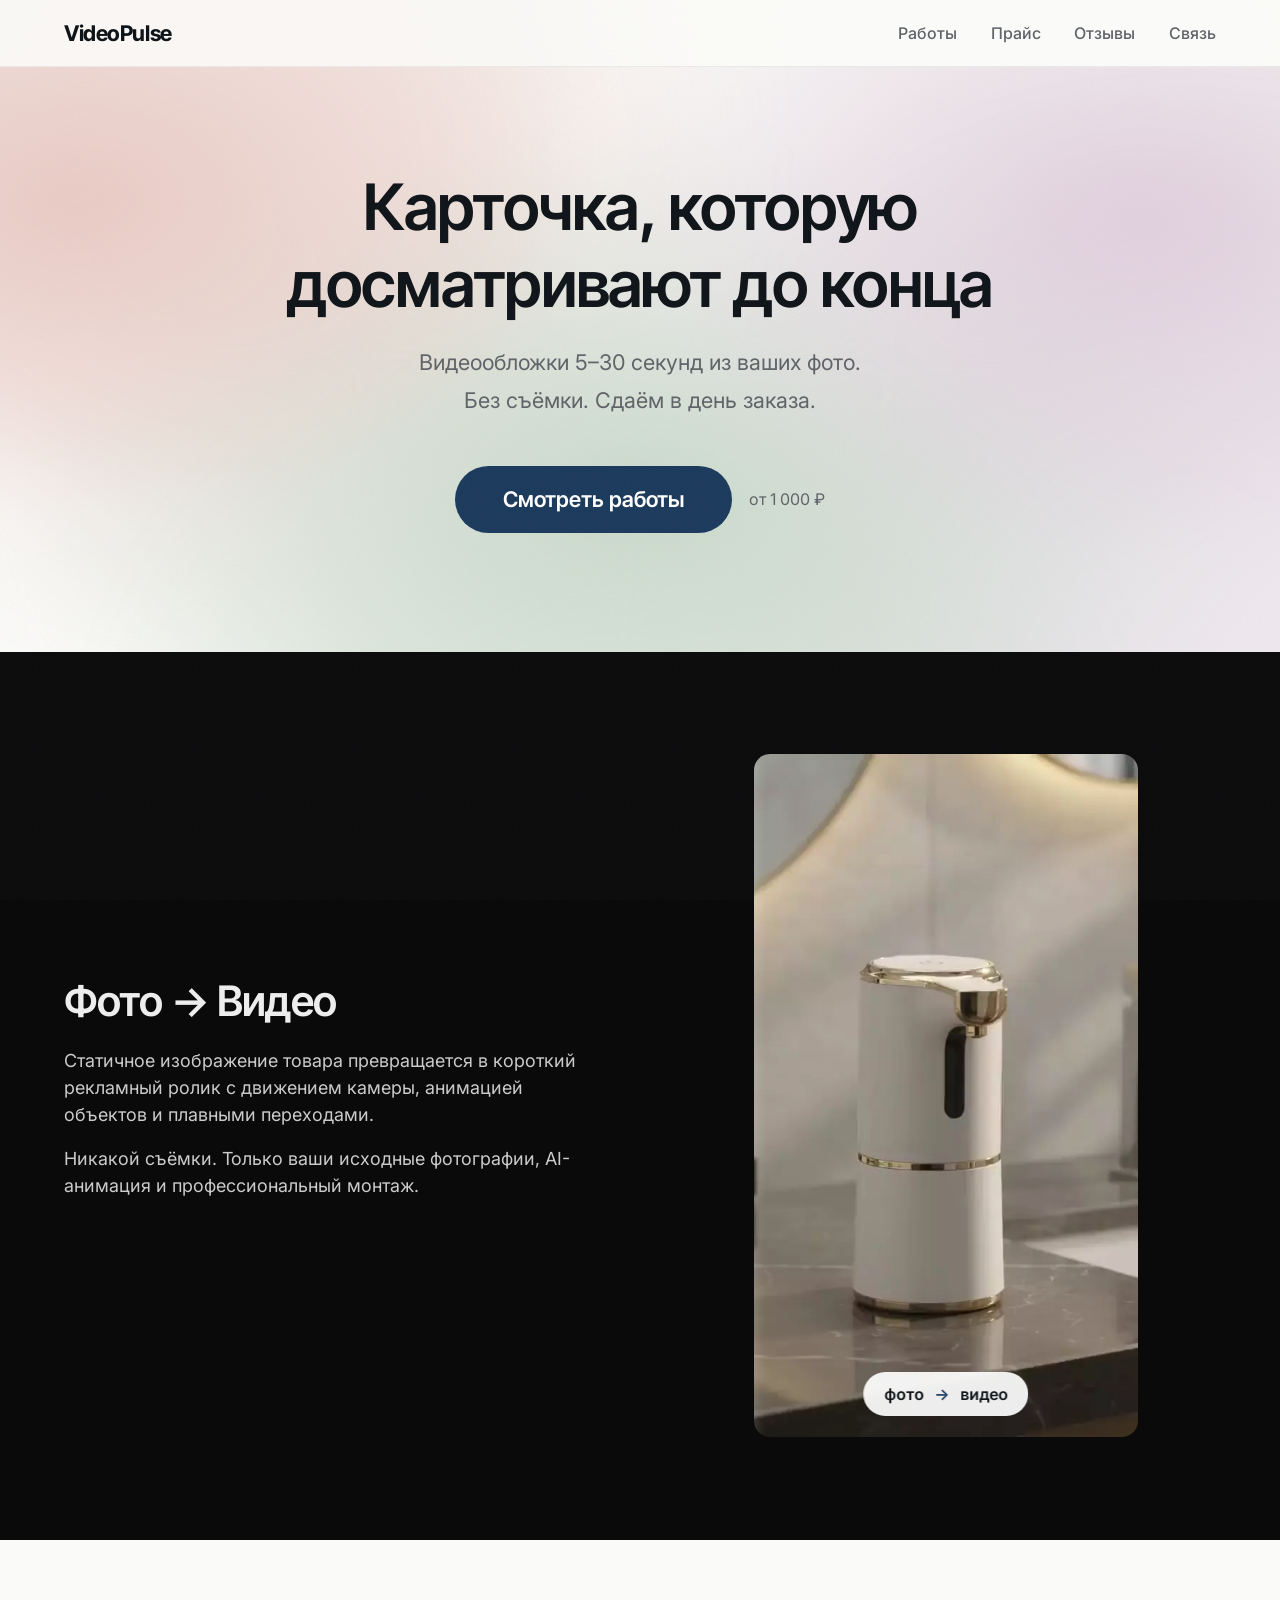
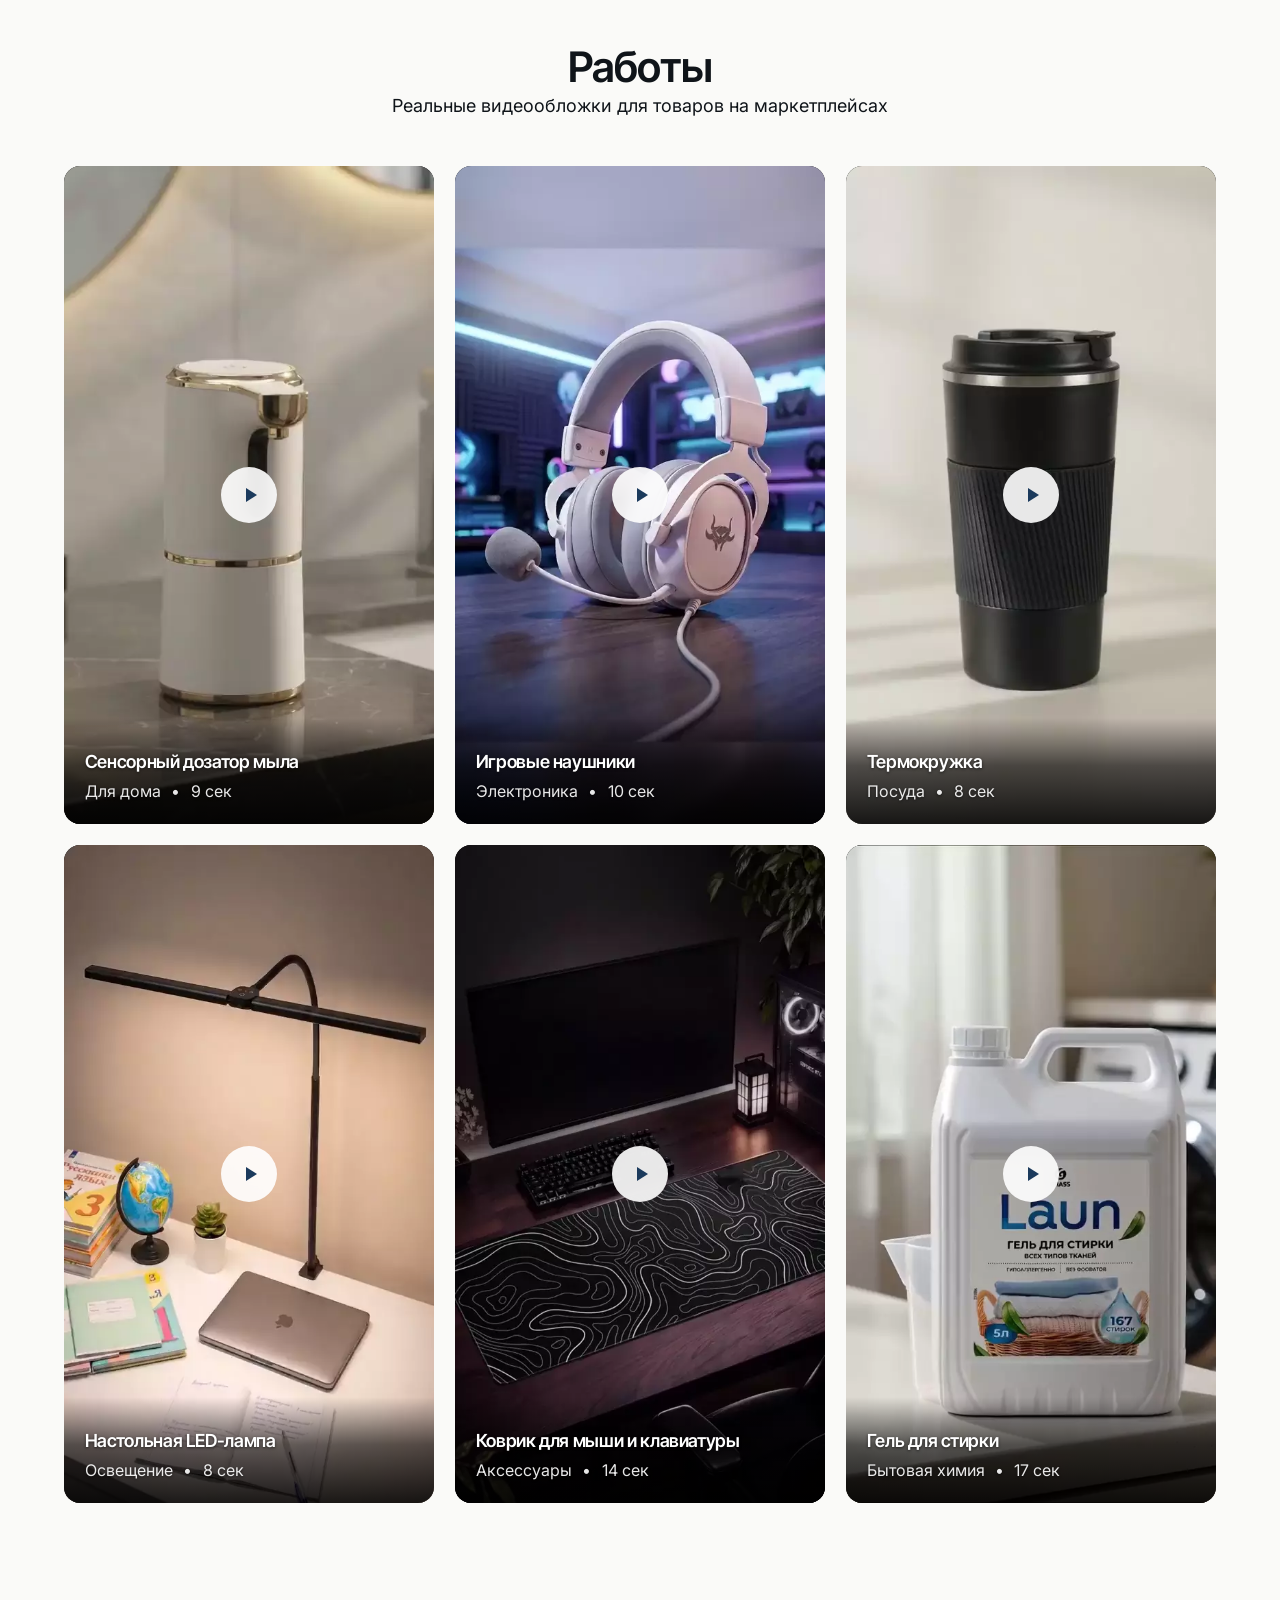
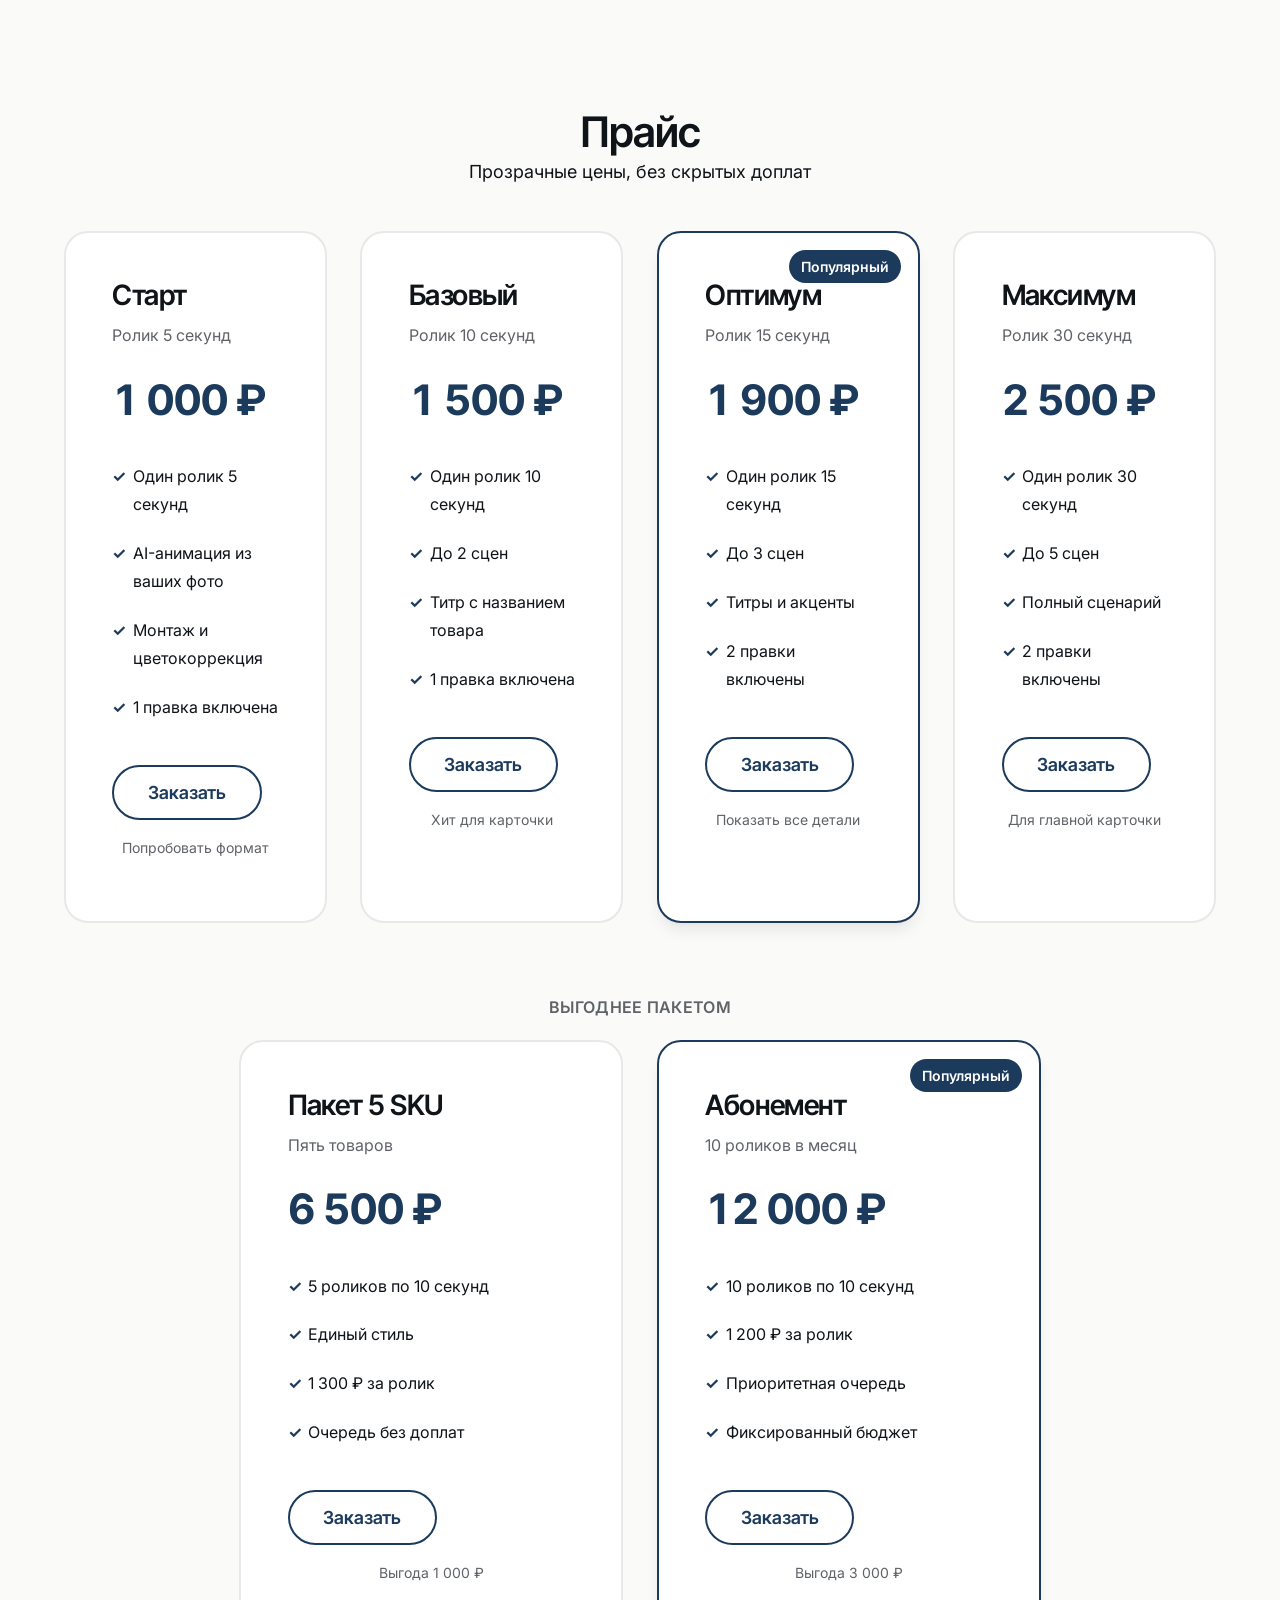
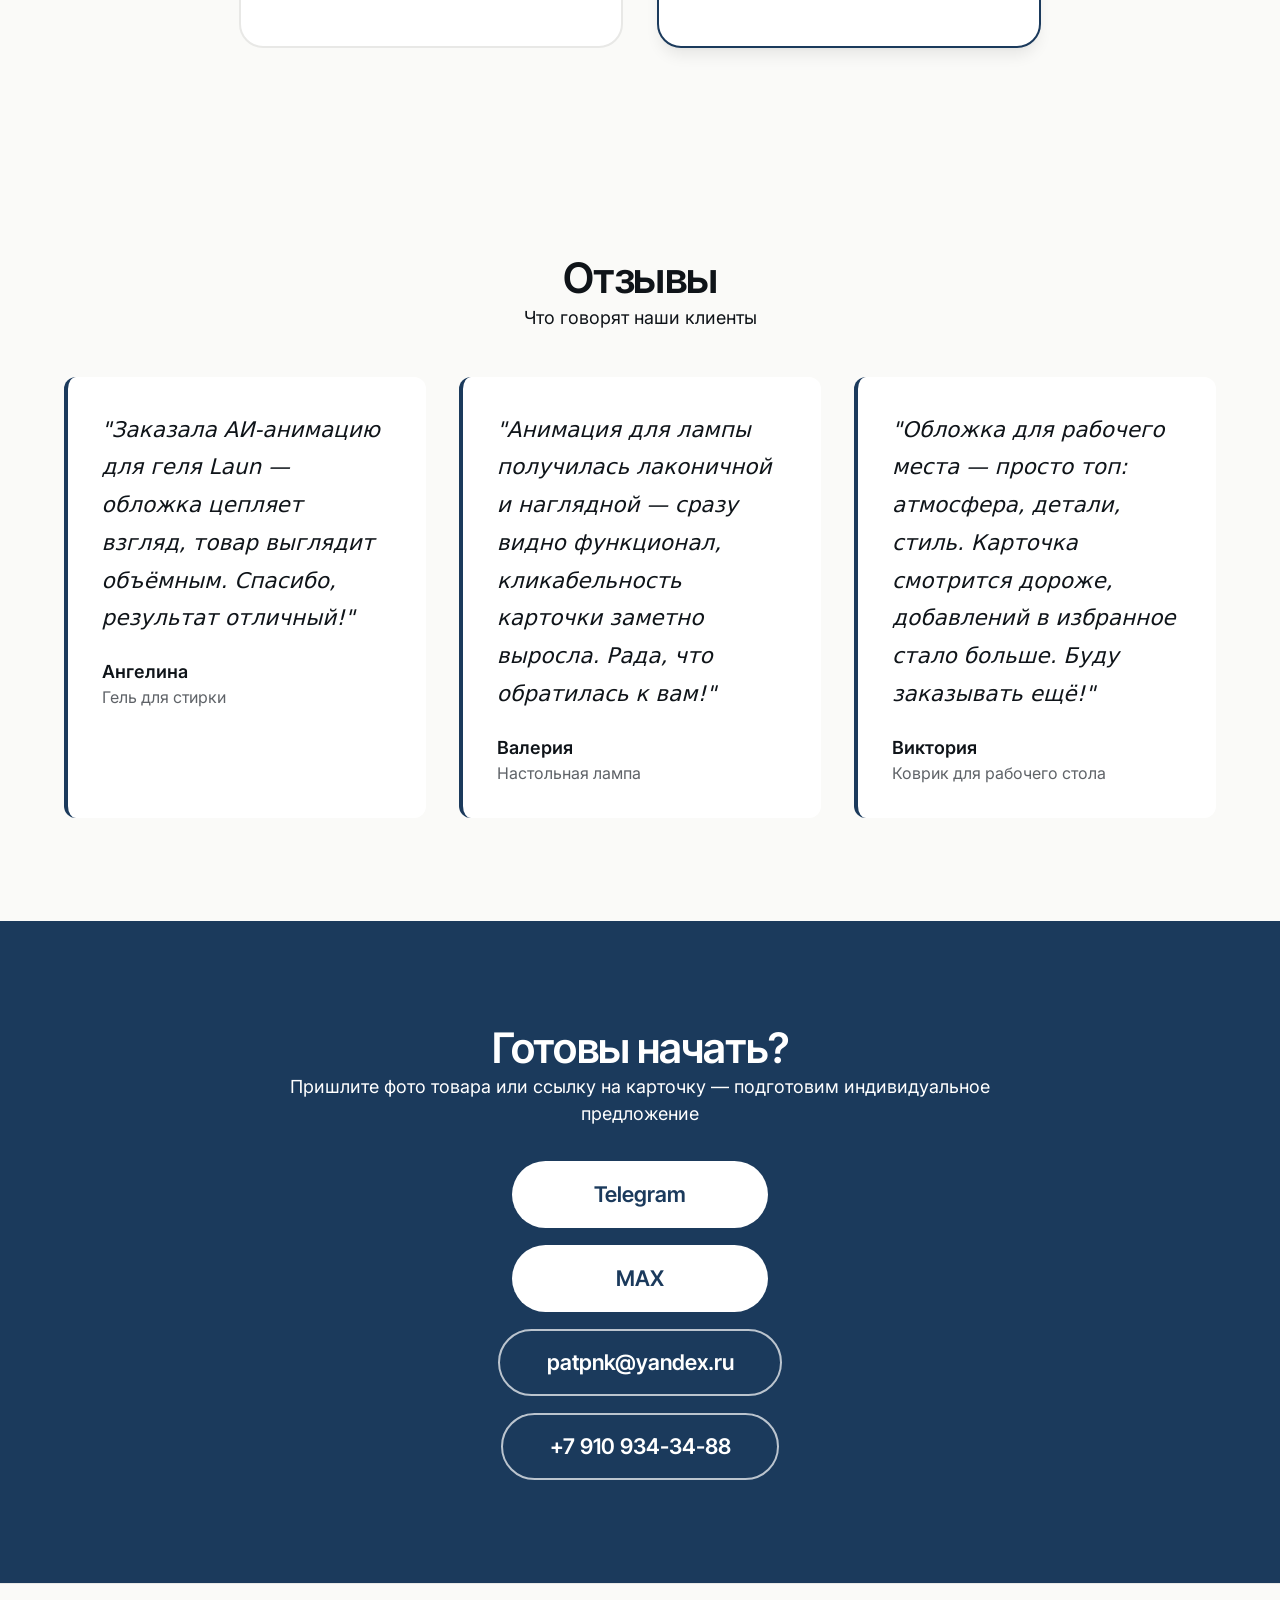
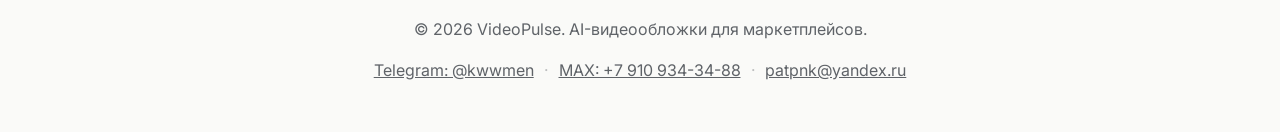
==== commit 69d5c983: "Прайс-лестница от 1000 руб по длительности, пакеты отдельным блоком" ====
--- a/index.html
+++ b/index.html
@@ -49,7 +49,7 @@
       </p>
       <div class="hero__cta reveal" data-delay="2">
         <a href="#works" class="btn btn-primary btn-lg">Смотреть работы</a>
-        <span class="hero__price">от 2 500 ₽</span>
+        <span class="hero__price">от 1 000 ₽</span>
       </div>
     </div>
   </section>
@@ -111,6 +111,7 @@
       <div class="pricing__grid">
         <!-- Рендерится из JS -->
       </div>
+      <div class="pricing__packages"></div>
     </div>
   </section>
 
--- a/assets/css/sections.css
+++ b/assets/css/sections.css
@@ -303,6 +303,23 @@
   }
 }
 
+.pricing__packages { margin-top: var(--space-7); }
+
+.pricing__packages-label {
+  text-align: center; max-width: none; margin-inline: auto;
+  margin-bottom: var(--space-4); font-size: var(--text-sm); font-weight: 600;
+  letter-spacing: var(--tracking-wide); text-transform: uppercase; color: var(--c-text-muted);
+}
+
+.pricing__packages-grid { display: grid; gap: var(--space-5); }
+
+@media (min-width: 48em) {
+  .pricing__packages-grid {
+    grid-template-columns: repeat(2, minmax(0, 24rem));
+    justify-content: center;
+  }
+}
+
 /* ——— Testimonials ——— */
 .testimonials {
   padding-block: var(--space-8);
@@ -345,10 +362,15 @@
 
 .contact__actions {
   display: flex;
-  flex-wrap: wrap;
+  flex-direction: column;
+  align-items: center;
   gap: var(--space-3);
-  justify-content: center;
   margin-top: var(--space-5);
+}
+
+.contact__actions .btn {
+  min-width: 16rem;
+  text-align: center;
 }
 
 .contact .btn-primary {
